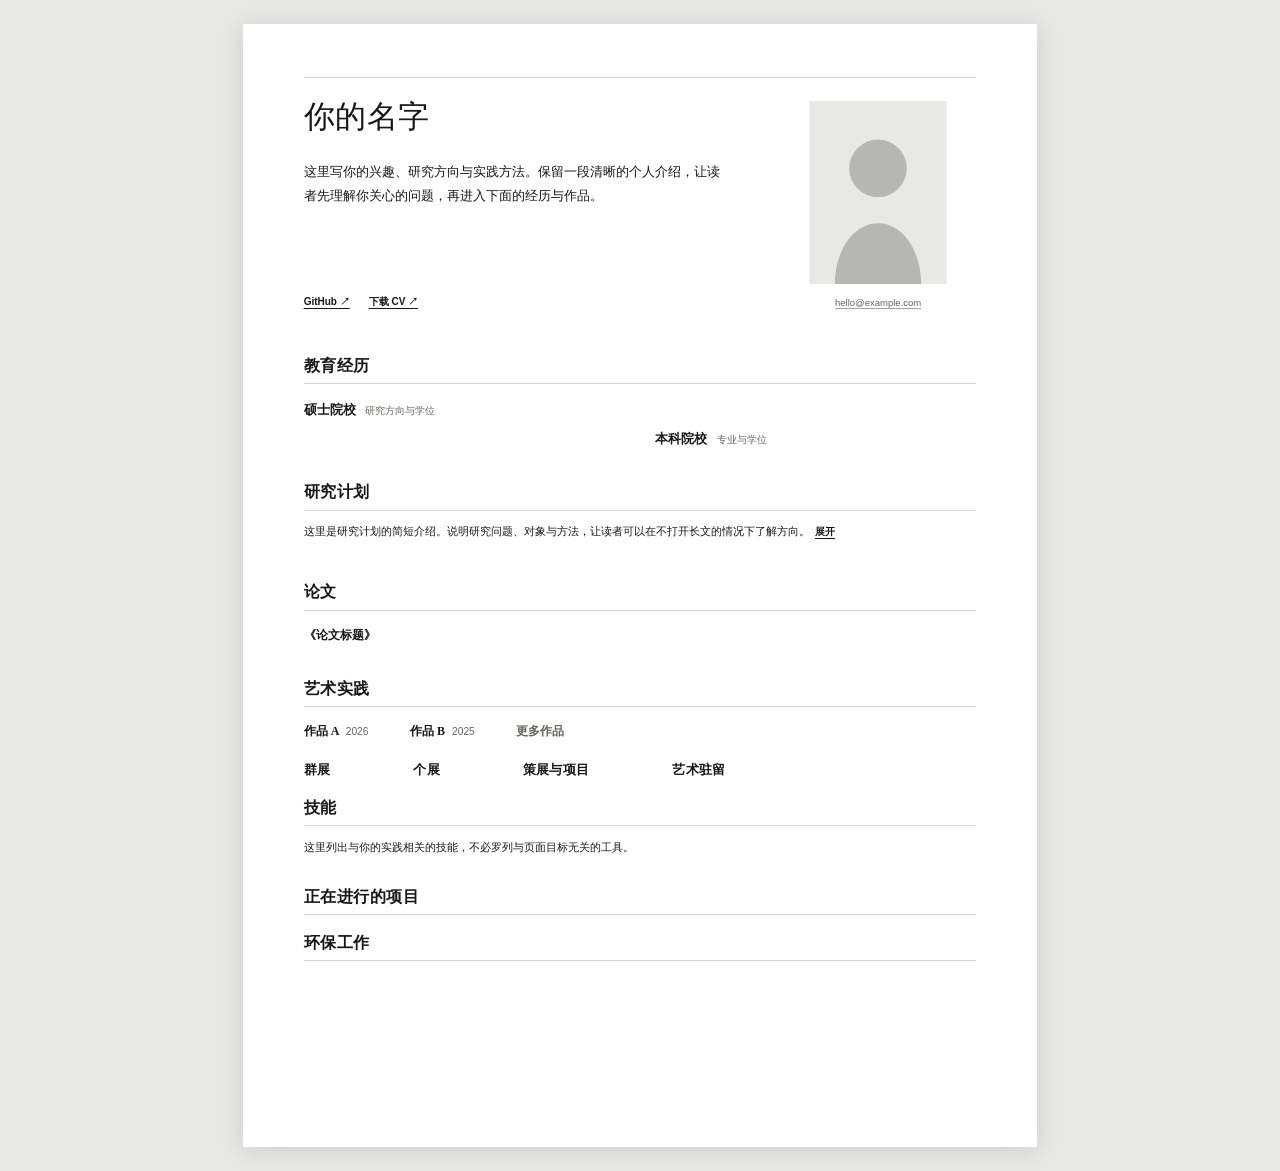
==== index.html @ 9fdc1e7d "Publish personal CV page template" ====
<!doctype html>
<html lang="zh-CN">
<head>
  <meta charset="UTF-8" />
  <meta name="viewport" content="width=device-width, initial-scale=1.0" />
  <meta name="description" content="自用 CV 与艺术实践页面模板，仅含占位内容。" />
  <title>个人 CV 页面模板</title>
  <link rel="stylesheet" href="styles.css" />
  <script src="script.js" defer></script>
</head>
<body>
  <a class="skip-link" href="#main-content">跳至正文</a>
  <article class="resume-page">
    <header class="resume-header" aria-labelledby="page-title">
      <hr class="resume-header__rule" aria-hidden="true" />
      <section class="resume-header__profile" aria-label="个人简介">
        <div class="resume-header__profile-copy">
          <h1 id="page-title">你的名字</h1>
          <p class="resume-header__intro">这里写你的兴趣、研究方向与实践方法。保留一段清晰的个人介绍，让读者先理解你关心的问题，再进入下面的经历与作品。</p>
          <nav class="resume-actions" aria-label="简历链接">
            <a href="https://github.com/" target="_blank" rel="noreferrer">GitHub ↗</a>
            <button id="download-cv" type="button">下载 CV ↗</button>
          </nav>
        </div>
        <div class="resume-header__identity">
          <figure class="portrait"><img src="assets/portrait.svg" alt="肖像占位图" /></figure>
          <address class="contact-line"><a href="mailto:hello@example.com">hello@example.com</a></address>
        </div>
      </section>
    </header>

    <main id="main-content"><div class="cv-outline">
      <section class="cv-group" id="education" aria-labelledby="education-title">
        <div class="education-overview">
          <header class="cv-group__heading"><h2 id="education-title">教育经历</h2></header>
          <div class="cv-group__body school-list">
            <details class="school-card" data-study-level="master">
              <summary><span class="school-card__name">硕士院校</span><span class="school-card__degree">研究方向与学位</span></summary>
              <div class="school-card__body">
                <section class="course-block" aria-labelledby="courses-title"><div class="course-table-wrap"><table class="course-table"><tbody><tr>
                  <th class="course-table__label" scope="row" id="courses-title">课程表</th>
                  <td>第一学期课程 A<br />第一学期课程 B</td><td>第二学期课程 A<br />第二学期课程 B</td><td>第三学期课程 A<br />第三学期课程 B</td>
                </tr></tbody></table></div></section>
              </div>
            </details>
            <details class="school-card" data-study-level="bachelor">
              <summary><span class="school-card__name">本科院校</span><span class="school-card__degree">专业与学位</span></summary>
              <div class="school-card__body"><p class="school-description">这里可以补充学校介绍或其他信息。</p></div>
            </details>
          </div>
        </div>
      </section>

      <section class="cv-group" id="research-plan" aria-labelledby="research-plan-title">
        <header class="cv-group__heading"><h2 id="research-plan-title">研究计划</h2></header>
        <div class="cv-group__body"><div class="paper-card__abstract research-plan__intro"><p class="research-plan__summary">这里是研究计划的简短介绍。说明研究问题、对象与方法，让读者可以在不打开长文的情况下了解方向。<button class="paper-fulltext research-plan__expand" type="button" data-paper-src="papers/sample.html" data-paper-title="研究计划">展开</button></p></div></div>
      </section>

      <section class="cv-group" id="research" aria-labelledby="research-title">
        <header class="cv-group__heading"><h2 id="research-title">论文</h2></header>
        <div class="cv-group__body paper-list">
          <details class="paper-card"><summary><span>《论文标题》</span></summary><div class="paper-card__abstract"><p class="abstract-label">摘要</p><p>这里是论文摘要的占位文字。保持简洁，并用下方按钮打开正文示例。</p><div class="paper-card__actions"><button class="paper-fulltext" type="button" data-paper-src="papers/sample.html" data-paper-title="论文标题">阅读正文</button></div></div></details>
        </div>
      </section>

      <section class="cv-group" id="art-practice" aria-labelledby="art-practice-title">
        <header class="cv-group__heading"><h2 id="art-practice-title">艺术实践</h2></header>
        <div class="cv-group__body practice-layout"><div class="portfolio-list" aria-label="作品区与艺术活动区">
          <details class="portfolio-card"><summary><span>作品 A <span class="portfolio-work__year">2026</span></span></summary>
            <template class="portfolio-card__template"><div class="portfolio-card__body"><div class="portfolio-card__intro"><p class="portfolio-card__meta">2026｜装置｜材料与媒介</p><p>这里写作品的概念、制作过程与观看方式。</p></div><div class="portfolio-card__images portfolio-images--mixed"><img src="assets/work-a.svg" width="1200" height="740" alt="作品 A，占位图片" loading="lazy" decoding="async" /></div></div></template>
          </details>
          <details class="portfolio-card"><summary><span>作品 B <span class="portfolio-work__year">2025</span></span></summary>
            <template class="portfolio-card__template"><div class="portfolio-card__body"><div class="portfolio-card__intro"><p class="portfolio-card__meta">2025｜影像｜示例媒介</p><p>第二件作品的介绍放在这里。点击图像可放大。</p></div><div class="portfolio-card__images portfolio-images--mixed"><img src="assets/work-b.svg" width="1200" height="740" alt="作品 B，占位图片" loading="lazy" decoding="async" /></div></div></template>
          </details>
          <details class="portfolio-card" data-portfolio-tail="true"><summary><span>更多作品</span></summary>
            <template class="portfolio-card__template"><div class="portfolio-card__body"><div class="portfolio-sublist">
              <details class="portfolio-subcard"><summary><span>早期作品 <span class="portfolio-work__year">2023</span></span></summary><div class="portfolio-subcard__body"><div class="portfolio-card__intro"><p class="portfolio-card__meta">2023｜媒介占位</p><p>这里放早期作品的介绍。</p></div><div class="portfolio-card__images portfolio-images--mixed"><img src="assets/work-a.svg" width="1200" height="740" alt="早期作品，占位图片" loading="lazy" decoding="async" /></div></div></details>
              <div class="portfolio-substage" role="region" aria-live="polite"></div>
            </div></div></template>
          </details>

          <section class="practice-zone practice-zone--activities" id="art-activities" aria-label="艺术活动区"><div class="activity-list">
            <details class="activity-group"><summary class="activity-group__summary"><h3>群展</h3></summary><div class="activity-group__body cv-rows"><div class="cv-row"><time>2026</time><div class="cv-row__content"><strong>展览名称</strong><span>国家 城市 场所</span></div></div></div></details>
            <details class="activity-group"><summary class="activity-group__summary"><h3>个展</h3></summary><div class="activity-group__body cv-rows"><div class="cv-row"><time>2025</time><div class="cv-row__content"><strong>展览名称</strong><span>国家 城市 场所</span></div></div></div></details>
            <details class="activity-group"><summary class="activity-group__summary"><h3>策展与项目</h3></summary><div class="activity-group__body cv-rows"><div class="cv-row cv-row--project"><time>2024</time><div class="cv-row__content"><strong>项目名称</strong><span>国家 城市 场所</span><span>担任角色</span></div></div></div></details>
            <details class="activity-group"><summary class="activity-group__summary"><h3>艺术驻留</h3></summary><div class="activity-group__body cv-rows"><div class="cv-row"><time>2023</time><div class="cv-row__content"><strong>驻留项目</strong><span>国家 城市</span></div></div></div></details>
          </div></section>
        </div></div>
      </section>

      <section class="cv-group" id="skills" aria-labelledby="skills-title"><header class="cv-group__heading"><h2 id="skills-title">技能</h2></header><div class="cv-group__body"><p class="skills-description">这里列出与你的实践相关的技能，不必罗列与页面目标无关的工具。</p></div></section>
      <details class="cv-group" id="ongoing-projects" aria-labelledby="ongoing-projects-title"><summary class="cv-group__summary"><h2 id="ongoing-projects-title">正在进行的项目</h2></summary><div class="cv-group__body"><section aria-labelledby="ongoing-project-name"><h3 class="ongoing-project__name" id="ongoing-project-name">项目名称</h3><div class="paper-card__abstract ongoing-project__body"><p>这里说明项目目前的阶段、合作方式与下一步计划。</p></div></section></div></details>
      <details class="cv-group" id="environmental-work" aria-labelledby="environmental-work-title"><summary class="cv-group__summary"><h2 id="environmental-work-title">环保工作</h2></summary><div class="cv-group__body cv-rows"><div class="cv-row"><time>2024</time><div class="cv-row__content"><strong>参与事项</strong><span>这里写工作内容与具体成果。</span></div></div></div></details>
    </div></main>
  </article>

  <dialog class="image-viewer" id="image-viewer" aria-label="作品图片放大查看"><button class="image-viewer__close" type="button" aria-label="关闭放大图片">关闭</button><div class="image-viewer__viewport"><img id="image-viewer-image" alt="" /></div></dialog>
  <dialog class="paper-viewer" id="paper-viewer" aria-labelledby="paper-viewer-title"><div class="paper-viewer__window"><header class="paper-viewer__header"><h2 id="paper-viewer-title">正文</h2><div class="paper-viewer__actions"><a id="paper-viewer-external" href="#" target="_blank" rel="noreferrer">在新标签打开 ↗</a><button id="paper-viewer-close" type="button" aria-label="关闭全文窗口">关闭</button></div></header><iframe id="paper-viewer-frame" title="内容阅读窗口"></iframe></div></dialog>
</body>
</html>
---- styles.css ----
:root {
  --paper: #ffffff;
  --ink: #171717;
  --muted: #66645f;
  --wash: #f5f5f2;
  --serif: "Songti SC", "STSong", "Noto Serif CJK SC", Georgia, serif;
  --sans: "Helvetica Neue", Helvetica, "PingFang SC", "Microsoft YaHei", Arial, sans-serif;
}

* {
  box-sizing: border-box;
}

html {
  scroll-behavior: smooth;
}

body {
  margin: 0;
  color: var(--ink);
  background: #e8e8e6;
  font-family: var(--sans);
  font-size: clamp(13px, 1.75vw, 14px);
  line-height: 1.65;
  text-rendering: optimizeLegibility;
}

a {
  color: inherit;
  text-decoration-thickness: 1px;
  text-underline-offset: 0.18em;
}

button,
summary {
  font: inherit;
}

button,
a,
summary {
  -webkit-tap-highlight-color: transparent;
}

:focus-visible {
  outline: 1px solid var(--ink);
  outline-offset: 3px;
}

.skip-link {
  position: fixed;
  z-index: 20;
  top: 12px;
  left: 12px;
  padding: 7px 10px;
  color: white;
  background: var(--ink);
  transform: translateY(-160%);
}

.skip-link:focus {
  transform: translateY(0);
}

.resume-page {
  width: min(calc(100% - clamp(16px, 4vw, 32px)), 210mm);
  min-height: 297mm;
  margin: 24px auto;
  background: var(--paper);
  box-shadow: 0 3px 24px rgba(0, 0, 0, 0.12);
  overflow-anchor: none;
}

.resume-header {
  padding: clamp(28px, 6.7vw, 14mm) clamp(24px, 7.6vw, 16mm)
    clamp(20px, 4vw, 8mm);
}

.resume-header__rule {
  width: 100%;
  height: 0;
  margin: 0 0 clamp(16px, 3vw, 6mm);
  border: 0;
  border-top: 1px solid #d7d7d2;
}

h1 {
  margin: 0;
  font-family: var(--serif);
  font-size: clamp(38px, 5.7vw, 45px);
  font-weight: 500;
  letter-spacing: 0.02em;
  line-height: 1.05;
}

.resume-header__profile-copy h1 {
  font-size: clamp(24px, 3.8vw, 31px);
}

.resume-header__profile {
  display: grid;
  grid-template-columns: minmax(0, 1fr) clamp(150px, 27vw, 52mm);
  gap: clamp(28px, 7vw, 14mm);
  align-items: stretch;
}

.resume-header__profile-copy {
  display: flex;
  min-width: 0;
  flex-direction: column;
  align-items: flex-start;
  gap: 7mm;
}

.resume-header__identity {
  display: flex;
  min-width: 0;
  flex-direction: column;
}

.resume-header__intro {
  max-width: none;
  margin: 0;
  font-family: var(--serif);
  font-size: clamp(11.5px, 1.65vw, 13px);
  line-height: 1.85;
}

.contact-line {
  display: grid;
  gap: 1mm;
  justify-items: center;
  margin: auto 0 0;
  padding-top: 3mm;
  color: var(--muted);
  font-size: clamp(8.5px, 1.1vw, 9.5px);
  font-style: normal;
  overflow-wrap: anywhere;
}

.contact-line a {
  text-decoration: underline;
  text-decoration-color: #a6a49e;
}

.resume-actions {
  display: flex;
  flex-wrap: wrap;
  gap: 2mm 5mm;
  align-items: center;
  margin-top: auto;
  font-size: clamp(9px, 1.15vw, 10px);
}

.resume-actions a,
.resume-actions button {
  padding: 0;
  border: 0;
  color: var(--ink);
  background: transparent;
  cursor: pointer;
  font-family: var(--sans);
  font-size: clamp(9px, 1.15vw, 10px);
  font-weight: 600;
  line-height: 1.65;
  text-decoration: underline;
  text-decoration-thickness: 1px;
  text-underline-offset: 0.25em;
}

.portrait {
  width: 70%;
  margin: 0 auto;
}

.portrait img {
  display: block;
  width: 100%;
  aspect-ratio: 3 / 4;
  object-fit: cover;
  object-position: center 44%;
}

.cv-group__summary h2,
.cv-group__heading h2 {
  margin: 0;
  font-family: var(--serif);
  font-size: clamp(15px, 2vw, 16px);
  font-weight: 600;
  letter-spacing: 0.03em;
}

.skills-description {
  margin: 0;
  color: var(--ink);
  font-family: var(--serif);
  font-size: clamp(10px, 1.3vw, 11px);
  line-height: 1.8;
}

.cv-outline {
  padding: 0 clamp(24px, 7.6vw, 16mm) clamp(32px, 5.7vw, 12mm);
}

.cv-group + .cv-group {
  margin-top: 1mm;
}

.cv-group__summary {
  display: grid;
  grid-template-columns: minmax(0, 1fr);
  align-items: center;
  padding: 2mm 0 0;
  cursor: default;
  list-style: none;
  border-bottom: 1px solid #d7d7d2;
  pointer-events: none;
}

.cv-group__summary h2 {
  width: max-content;
  max-width: 100%;
  padding: 1mm 0;
  cursor: pointer;
  pointer-events: auto;
}

.cv-group__heading {
  padding: 3mm 0 1mm;
  border-bottom: 1px solid #d7d7d2;
}

.cv-group__summary::-webkit-details-marker,
.school-card > summary::-webkit-details-marker,
.paper-card > summary::-webkit-details-marker,
.portfolio-card > summary::-webkit-details-marker,
.portfolio-subcard > summary::-webkit-details-marker,
.activity-group__summary::-webkit-details-marker {
  display: none;
}

:is(.school-card, .paper-card, .portfolio-card, .portfolio-subcard, .activity-group) > summary > :is(span, h3),
.cv-group__summary > h2 {
  text-decoration-line: underline;
  text-decoration-color: transparent;
  text-decoration-thickness: 1px;
  text-underline-offset: 0.25em;
  transition: text-decoration-color 180ms ease;
}

@media screen and (hover: hover) {
  :is(.school-card, .paper-card, .portfolio-card, .portfolio-subcard, .activity-group) > summary:hover > :is(span, h3),
  .cv-group__summary > h2:hover {
    text-decoration-color: currentColor;
  }
}

:is(.school-card, .paper-card, .portfolio-card, .portfolio-subcard, .activity-group) > summary:focus-visible > :is(span, h3),
.cv-group__summary:focus-visible > h2 {
  text-decoration-color: currentColor;
}

/* Pointer hover uses an underline; keep focus rings for keyboard navigation. */
summary:focus:not(:focus-visible),
.portfolio-work__title:focus:not(:focus-visible) {
  outline: none;
}

.sticky-bar {
  position: relative;
  isolation: isolate;
}

.sticky-bar::before {
  position: absolute;
  z-index: -1;
  inset: 0;
  background: var(--paper);
  content: "";
  opacity: 0;
  pointer-events: none;
}

.sticky-bar--visible::before {
  opacity: 1;
}

.sticky-bar--entering::before {
  animation: sticky-bar-enter 640ms cubic-bezier(0.45, 0, 0.2, 1);
}

@keyframes sticky-bar-enter {
  from { opacity: 0; }
  to { opacity: 1; }
}

.cv-group__body {
  padding: 3mm 0 3mm;
}

.collapse-shell {
  display: flow-root;
  width: 100%;
  min-width: 0;
  overflow: hidden;
  overflow: clip;
  pointer-events: none;
}

.school-list {
  display: grid;
  grid-template-columns: repeat(2, minmax(0, 1fr));
  column-gap: clamp(16px, 4vw, 8mm);
  align-items: start;
}

.education-overview {
  display: contents;
}

.education--expanded .school-list {
  position: sticky;
  z-index: 8;
  top: 0;
  background: transparent;
}

#education .school-card[open] > summary {
  position: static;
  background: transparent;
}

.school-card {
  display: contents;
}

.school-card::details-content {
  display: contents;
}

.school-card[data-study-level="master"] > summary {
  grid-column: 1;
}

.school-card[data-study-level="bachelor"] > summary {
  grid-column: 2;
}

.school-card:nth-child(odd) > summary {
  grid-row: 1;
}

.school-card:nth-child(even) > summary {
  grid-row: 2;
}

.school-card > .school-card__body,
.school-card > .collapse-shell,
.school-stage {
  grid-column: 1 / -1;
  grid-row: 3;
}

.school-stage {
  min-width: 0;
  width: 100%;
  padding-bottom: 3mm;
}

.school-stage:empty {
  display: none;
}

.school-card:not([open]) > .school-card__body {
  display: none;
}

.school-card > summary {
  display: grid;
  width: fit-content;
  max-width: 100%;
  grid-template-columns: max-content max-content;
  gap: 2.5mm;
  align-items: baseline;
  padding: 1mm 0;
  cursor: pointer;
  list-style: none;
}

.school-card__name,
.school-card__degree {
  min-width: 0;
  white-space: nowrap;
}

.school-card__name {
  font-family: var(--serif);
  font-size: clamp(11px, 1.65vw, 13px);
  font-weight: 600;
}

.school-card__degree {
  color: var(--muted);
  font-size: clamp(9px, 1.25vw, 10px);
  text-align: left;
}

.school-card__body {
  width: 100%;
  min-width: 0;
  padding: 1mm 0 4mm;
}

.cv-group[open] > .cv-group__summary,
.school-card[open] > summary,
.paper-card[open] > summary,
.portfolio-card[open] > summary,
.activity-group[open] > .activity-group__summary {
  position: sticky;
  z-index: 8;
  top: 0;
  background: var(--paper);
}

.school-description {
  max-width: 138mm;
  margin: 0 0 4mm;
  color: var(--muted);
  font-family: var(--serif);
  font-size: clamp(10px, 1.35vw, 11px);
  line-height: 1.8;
}

.baike-window {
  position: static;
  width: 100%;
  max-width: 100%;
  overflow: hidden;
  border: 1px solid #b9b9b5;
  background: white;
}

.baike-window > header {
  display: flex;
  justify-content: space-between;
  align-items: center;
  padding: 2.5mm 4mm;
  background: var(--wash);
  font-size: clamp(8px, 1.05vw, 9px);
  font-weight: 700;
  letter-spacing: 0.08em;
}

.baike-window > header a {
  font-weight: 500;
  letter-spacing: 0;
}

.baike-window__viewport {
  position: relative;
  width: 100%;
  height: clamp(360px, 56vh, 520px);
  overflow: hidden;
  background: white;
}

.baike-window iframe {
  position: absolute;
  top: 0;
  left: 0;
  display: block;
  max-width: none;
  border: 0;
  background: white;
  transform-origin: top left;
}

.baike-loading {
  position: absolute;
  z-index: 1;
  inset: 0;
  display: flex;
  flex-direction: column;
  align-items: center;
  justify-content: center;
  gap: 14px;
  padding: 24px;
  color: var(--muted);
  background: var(--paper);
  font-size: 11px;
  text-align: center;
  opacity: 0;
  visibility: hidden;
  pointer-events: none;
  transition: opacity 250ms ease, visibility 0s linear 250ms;
}

.is-loading > .baike-loading {
  opacity: 1;
  visibility: visible;
  transition-delay: 0s;
}

.baike-loading__spinner {
  width: 24px;
  height: 24px;
  border: 1.5px solid #e4e4e0;
  border-top-color: var(--muted);
  border-radius: 50%;
  animation: baike-loading-spin 900ms linear infinite;
}

.baike-window__viewport:not(.is-loading) .baike-loading__spinner,
.is-loading-slow .baike-loading__spinner {
  animation-play-state: paused;
}

@keyframes baike-loading-spin {
  to { transform: rotate(360deg); }
}

.course-block {
  margin: 2mm 0 2mm clamp(8px, 1.5vw, 3mm);
  padding: 2mm 3mm;
  background: var(--wash);
}

.course-table-wrap {
  width: 100%;
  overflow-x: auto;
  overscroll-behavior-inline: contain;
}

.course-table {
  width: 100%;
  table-layout: fixed;
  border-collapse: collapse;
  color: var(--muted);
  font-size: clamp(8.5px, 1.1vw, 10px);
  line-height: 1.65;
}

.course-table th,
.course-table td {
  padding: clamp(6px, 1vw, 8px);
  vertical-align: top;
  text-align: left;
  overflow-wrap: anywhere;
}

.course-table td {
  width: 28.666667%;
}

.course-table th.course-table__label {
  width: 14%;
  font-weight: 400;
  letter-spacing: normal;
}

.course-table th {
  color: var(--ink);
  font-weight: 700;
  letter-spacing: 0.04em;
}

.course-table th + th,
.course-table td + td {
  border-left: 1px solid #d7d7d2;
}

.paper-card + .paper-card {
  margin-top: 0;
}

.paper-card > summary,
.portfolio-card > summary {
  display: grid;
  width: fit-content;
  max-width: 100%;
  grid-template-columns: minmax(0, 1fr);
  align-items: baseline;
  padding: 1mm 0;
  cursor: pointer;
  list-style: none;
}

.paper-card > summary span,
.portfolio-card > summary span {
  font-family: var(--serif);
  font-size: clamp(11px, 1.5vw, 12px);
  font-weight: 600;
}

.paper-card__abstract {
  margin: 0.5mm 0 3mm;
  padding: 4mm;
  background: var(--wash);
  color: #3d3d3b;
}

.paper-card__abstract p {
  margin: 0 0 3mm;
  font-family: var(--serif);
  font-size: clamp(10px, 1.3vw, 11px);
  line-height: 1.8;
}

.paper-card__abstract p:last-child {
  margin-bottom: 0;
}

.ongoing-project__body {
  padding: 1mm 0;
  background: transparent;
}

.ongoing-project__name {
  margin: 0 0 2mm;
  font-family: var(--serif);
  font-size: clamp(22px, 3.2vw, 28px);
  font-weight: 500;
  line-height: 1.25;
}

.paper-card__abstract [lang="en"],
.paper-card__abstract [lang="fr"] p {
  font-family: Georgia, "Times New Roman", serif;
  line-height: 1.65;
}

.abstract-label {
  color: var(--muted);
  font-family: var(--sans) !important;
  font-size: clamp(8.5px, 1.1vw, 9px) !important;
  font-weight: 700;
  letter-spacing: 0.05em;
}

.abstract-keywords {
  color: var(--muted);
  font-size: clamp(9px, 1.15vw, 10px) !important;
}

.paper-card__actions {
  margin-top: 4mm !important;
}

.paper-card__abstract.research-plan__intro {
  margin: 0 0 3mm;
  padding: 0;
  color: var(--ink);
  background: transparent;
}

.research-plan__summary .research-plan__expand {
  margin-inline-start: 0.55em;
  white-space: nowrap;
}

.paper-fulltext {
  padding: 0;
  border: 0;
  color: var(--ink);
  background: transparent;
  font: inherit;
  font-family: var(--sans);
  font-size: clamp(9px, 1.15vw, 10px);
  font-weight: 700;
  cursor: pointer;
  text-decoration: underline;
  text-underline-offset: 0.25em;
}

.paper-card--muted {
  opacity: 0.65;
}

.practice-layout {
  min-width: 0;
  width: 100%;
}

#art-practice > .practice-layout {
  padding-bottom: 1.5mm;
}

#skills {
  margin-top: 0;
}

#skills > .cv-group__heading {
  padding-top: 1.5mm;
}

.practice-zone--activities {
  flex: 0 0 100%;
  min-width: 0;
  width: 100%;
  order: 0;
  margin-top: calc((var(--portfolio-activity-gap) * 2 - var(--portfolio-row-gap)) / 3);
}

.portfolio-list {
  --portfolio-row-gap: clamp(5px, 1vw, 2mm);
  --portfolio-activity-gap: clamp(5px, 1vw, 1.75mm);
  display: flex;
  flex-wrap: wrap;
  gap: var(--portfolio-row-gap) clamp(10px, 2.6vw, 5.5mm);
  align-items: flex-start;
}

.portfolio-nav,
.portfolio-subnav {
  display: flex;
  flex-wrap: wrap;
  flex: 0 0 100%;
  width: 100%;
  min-width: 0;
  align-items: flex-start;
  position: relative;
  isolation: isolate;
}

.portfolio-nav {
  gap: var(--portfolio-row-gap) clamp(10px, 2.6vw, 5.5mm);
}

.portfolio-subnav {
  gap: clamp(7px, 1.4vw, 3mm) clamp(20px, 5vw, 11mm);
}

.portfolio-list--expanded > .portfolio-nav {
  position: sticky;
  top: 0;
  z-index: 12;
}

.portfolio-sublist--expanded > .portfolio-subnav {
  position: sticky;
  top: var(--portfolio-nav-height, 0px);
  z-index: 11;
}

.portfolio-nav .portfolio-card[open] > summary,
.portfolio-subnav .portfolio-subcard[open] > summary {
  position: relative;
  top: auto;
}

.portfolio-card {
  display: contents;
}

.portfolio-card > summary {
  flex: 0 0 max-content;
  max-width: 100%;
  order: 0;
}

:is(.portfolio-card, .portfolio-subcard) > summary .portfolio-work__year {
  margin-left: 0.4em;
  color: var(--muted);
  font-family: var(--sans);
  font-size: 0.85em;
  font-weight: 400;
  font-variant-numeric: tabular-nums;
  white-space: nowrap;
}

.portfolio-card.portfolio-card--active > summary {
  order: -1;
}

:is(.portfolio-card, .portfolio-subcard).portfolio-work--presented > summary {
  display: none;
}

.portfolio-work__heading {
  position: sticky;
  top: var(--portfolio-nav-height, 0px);
  z-index: 10;
  isolation: isolate;
  width: 100%;
  margin: 0 0 2mm;
  padding: 1.5mm 0;
  font-family: var(--serif);
  font-size: clamp(22px, 3.2vw, 28px);
  font-weight: 500;
  line-height: 1.25;
}

.portfolio-subcard__body > .portfolio-work__heading {
  top: calc(var(--portfolio-nav-height, 0px) + var(--portfolio-subnav-height, 0px));
}

.portfolio-work__title {
  display: block;
  max-width: 100%;
  margin: 0;
  padding: 0;
  border: 0;
  color: inherit;
  background: transparent;
  font: inherit;
  text-align: left;
  cursor: pointer;
}

.portfolio-work__title:hover,
.portfolio-work__title:focus-visible {
  text-decoration: underline;
  text-decoration-thickness: 1px;
  text-underline-offset: 0.2em;
}

.portfolio-work__flight-layer {
  position: fixed;
  z-index: 30;
  inset: 0;
  overflow: hidden;
  pointer-events: none;
}

.portfolio-work__flight {
  position: absolute;
  margin: 0;
  padding: 0;
  border: 0;
  background: transparent;
  white-space: nowrap;
  transform-origin: top left;
  pointer-events: none;
}

.portfolio-card[data-portfolio-tail="true"] > summary {
  color: var(--muted);
}

.portfolio-card[open] > summary {
  background: transparent;
}

.portfolio-card > summary,
.portfolio-subcard > summary,
.activity-group__summary {
  position: relative;
  isolation: isolate;
}

.portfolio-card__body {
  width: 100%;
  padding: 0.5mm 0 3mm;
}

.portfolio-card:not([open]) > .portfolio-card__body,
.portfolio-subcard:not([open]) > .portfolio-subcard__body {
  display: none;
}

.portfolio-stage {
  flex: 0 0 100%;
  min-width: 0;
  width: 100%;
  order: 0;
}

.portfolio-stage:empty {
  display: none;
}

.portfolio-sublist {
  display: flex;
  flex-wrap: wrap;
  gap: clamp(7px, 1.4vw, 3mm) clamp(20px, 5vw, 11mm);
  align-items: flex-start;
}

.portfolio-subcard {
  display: contents;
}

.portfolio-subcard > summary {
  flex: 0 0 max-content;
  max-width: 100%;
  order: 0;
  padding: 0.75mm 0;
  cursor: pointer;
  list-style: none;
}

.portfolio-subcard.portfolio-subcard--active > summary {
  order: -1;
}

.portfolio-subcard[open] > summary {
  position: sticky;
  z-index: 9;
  top: 7mm;
  background: transparent;
}

.portfolio-subcard > summary span {
  font-family: var(--serif);
  font-size: clamp(10px, 1.35vw, 11px);
  font-weight: 600;
}

.portfolio-subcard__body {
  width: 100%;
  padding: 1mm 0 3mm;
}

.portfolio-substage {
  flex: 0 0 100%;
  min-width: 0;
  width: 100%;
  order: 1;
}

.portfolio-substage:empty {
  display: none;
}

.portfolio-card__intro {
  margin-bottom: 3mm;
}

.portfolio-card__intro p {
  margin: 0 0 2mm;
  font-family: var(--serif);
  font-size: clamp(10px, 1.3vw, 11px);
  line-height: 1.8;
}

.portfolio-card__intro p:last-child {
  margin-bottom: 0;
}

.portfolio-card__meta {
  color: var(--muted);
  font-family: var(--sans) !important;
  font-size: clamp(8.5px, 1.1vw, 9.5px) !important;
}

.portfolio-card__images img {
  display: block;
  max-width: 100%;
  height: auto;
  margin: 0 0 1.5mm;
}

.portfolio-card__images img:last-child {
  margin-bottom: 0;
}

.portfolio-images--mixed {
  --image-gap: 1.5mm;
  display: flex;
  flex-direction: column;
  gap: var(--image-gap);
}

.portfolio-images--mixed img {
  width: 100%;
  margin: 0;
}

.ongoing-project__images {
  display: grid;
  grid-template-columns: minmax(0, calc((100% - var(--image-gap)) * 0.3727881418 + var(--image-gap) * 0.2885805818)) minmax(0, 1fr);
  align-items: start;
}

.ongoing-project__image-left,
.ongoing-project__image-right {
  min-width: 0;
}

.ongoing-project__image-right {
  display: flex;
  flex-direction: column;
  gap: var(--image-gap);
}

.portfolio-image-row {
  display: flex;
  align-items: flex-start;
  gap: var(--image-gap);
}

.portfolio-image-row > img {
  flex: var(--image-ratio, 1) 1 0%;
  min-width: 0;
  width: 0;
}

.portfolio-image-trigger {
  display: block;
  width: 100%;
  margin: 0 0 1.5mm;
  padding: 0;
  border: 0;
  background: transparent;
  cursor: zoom-in;
}

.portfolio-image-trigger:last-child,
.portfolio-images--mixed .portfolio-image-trigger {
  margin: 0;
}

.portfolio-image-trigger > img {
  width: 100%;
  margin: 0;
}

.portfolio-image-row > .portfolio-image-trigger {
  flex: var(--image-ratio, 1) 1 0%;
  min-width: 0;
  width: 0;
}

.image-viewer {
  width: calc(100vw - 32px);
  height: calc(100vh - 32px);
  height: calc(100dvh - 32px);
  max-width: none;
  max-height: none;
  margin: auto;
  padding: 48px 16px 16px;
  border: 0;
  background: transparent;
}

.image-viewer[open] {
  display: flex;
  animation: image-viewer-enter 180ms ease-out;
}

.image-viewer::backdrop {
  background: rgba(0, 0, 0, 0.82);
}

.image-viewer__close {
  position: absolute;
  top: 8px;
  right: 16px;
  padding: 4px 8px;
  border: 0;
  color: white;
  background: transparent;
  cursor: pointer;
}

.image-viewer__viewport {
  display: flex;
  flex: 1;
  min-width: 0;
  min-height: 0;
  align-items: center;
  justify-content: center;
}

.image-viewer__viewport img {
  display: block;
  width: auto;
  height: auto;
  max-width: 100%;
  max-height: 100%;
  object-fit: contain;
}

@keyframes image-viewer-enter {
  from { opacity: 0; transform: scale(0.985); }
  to { opacity: 1; transform: scale(1); }
}

.activity-group + .activity-group {
  margin-top: 0;
}

.activity-list {
  display: flex;
  flex-wrap: wrap;
  gap: clamp(7px, 1.4vw, 3mm) clamp(20px, 5vw, 11mm);
  align-items: flex-start;
}

.activity-nav {
  display: flex;
  flex-wrap: wrap;
  flex: 0 0 100%;
  width: 100%;
  min-width: 0;
  gap: clamp(7px, 1.4vw, 3mm) clamp(20px, 5vw, 11mm);
  align-items: flex-start;
}

.activity-list--expanded > .activity-nav {
  position: sticky;
  top: 0;
  z-index: 8;
}

.activity-group {
  display: contents;
}

.activity-group:not([open]) > .activity-group__body {
  display: none;
}

.activity-group__summary {
  display: grid;
  grid-template-columns: minmax(0, 1fr);
  align-items: center;
  box-sizing: border-box;
  flex: 0 0 max-content;
  max-width: 100%;
  width: auto;
  order: 0;
  padding: 1mm 0;
  cursor: pointer;
  list-style: none;
}

.activity-group.activity-group--active > .activity-group__summary {
  order: -1;
}

.activity-nav .activity-group[open] > .activity-group__summary {
  position: relative;
  top: auto;
  background: transparent;
}

.activity-group__summary h3 {
  margin: 0;
  font-family: var(--serif);
  font-size: clamp(12px, 1.65vw, 13px);
  font-weight: 600;
  letter-spacing: 0.02em;
}

.activity-group__body {
  padding: 0 0 3mm 5mm;
}

.activity-stage {
  flex: 0 0 100%;
  min-width: 0;
  width: 100%;
  order: 1;
}

.activity-stage:empty {
  display: none;
}

.cv-row {
  display: grid;
  grid-template-columns: clamp(58px, 11vw, 23mm) minmax(0, 1fr);
  gap: clamp(14px, 3.35vw, 7mm);
  padding: 0.65mm 0;
}

.cv-row time {
  color: var(--muted);
  font-size: clamp(8.5px, 1.15vw, 9.5px);
  font-variant-numeric: tabular-nums;
}

.cv-row__content {
  display: grid;
  grid-template-columns: minmax(42mm, 0.85fr) minmax(0, 1.15fr);
  gap: 6mm;
  min-width: 0;
}

.cv-row__content--single {
  grid-template-columns: 1fr;
}

.cv-row.cv-row--project {
  grid-template-columns: clamp(36px, 8vw, 23mm) minmax(0, 0.95fr) minmax(0, 1.35fr) minmax(0, 0.65fr);
  gap: clamp(6px, 1.8vw, 5mm);
}

.cv-row--project .cv-row__content {
  display: contents;
}

.cv-row--project .cv-row__content > * {
  min-width: 0;
  overflow-wrap: anywhere;
}

#environmental-work .cv-row__content {
  grid-template-columns: minmax(0, 1fr);
  gap: 1mm;
}

#environmental-work .cv-row__content span {
  display: block;
}

.cv-row__content strong {
  font-family: var(--serif);
  font-size: clamp(10.5px, 1.5vw, 12px);
  font-weight: 600;
}

.cv-row__content > span {
  color: var(--muted);
  font-size: clamp(9.5px, 1.3vw, 10.5px);
}

.paper-viewer {
  width: min(96vw, 1280px);
  height: min(94vh, 980px);
  max-width: none;
  max-height: none;
  margin: auto;
  padding: 0;
  border: 0;
  background: white;
  box-shadow: 0 18px 60px rgba(0, 0, 0, 0.28);
}

.paper-viewer::backdrop {
  background: rgba(20, 20, 18, 0.66);
}

.paper-viewer__window {
  display: flex;
  height: 100%;
  flex-direction: column;
}

.paper-viewer__header {
  display: flex;
  flex: 0 0 auto;
  justify-content: space-between;
  align-items: center;
  gap: 20px;
  padding: 13px 18px;
  border-bottom: 1px solid #d7d7d2;
  background: var(--wash);
}

.paper-viewer__header h2 {
  overflow: hidden;
  margin: 0;
  font-family: var(--serif);
  font-size: clamp(13px, 1.7vw, 17px);
  font-weight: 600;
  text-overflow: ellipsis;
  white-space: nowrap;
}

.paper-viewer__actions {
  display: flex;
  flex: 0 0 auto;
  gap: 14px;
  align-items: center;
  font-size: clamp(9px, 1.2vw, 11px);
}

.paper-viewer__actions button,
.paper-viewer__actions a {
  padding: 0;
  border: 0;
  color: var(--ink);
  background: transparent;
  cursor: pointer;
  text-decoration: underline;
  text-underline-offset: 0.22em;
}

.paper-viewer iframe {
  display: block;
  width: 100%;
  min-height: 0;
  flex: 1 1 auto;
  border: 0;
  background: white;
}

@media (max-width: 740px) {
  .school-list {
    grid-template-columns: minmax(0, 1fr);
  }

  .school-list > .school-card > summary,
  .school-list > .school-card > .school-card__body,
  .school-list > .school-card > .collapse-shell,
  .school-list > .school-stage {
    grid-column: 1;
    grid-row: auto;
  }

  .school-list > .school-stage {
    grid-row: 5;
  }
}

@media (max-width: 700px) {
  body {
    background: var(--paper);
  }

  .resume-page {
    width: 100%;
    min-height: 100vh;
    margin: 0;
    box-shadow: none;
  }

  .resume-header {
    padding: 28px 24px 20px;
  }

  .resume-header__profile {
    grid-template-columns: minmax(0, 1fr) 112px;
    gap: 20px;
  }

  .resume-header__profile-copy {
    gap: 22px;
  }

  .resume-header__intro {
    margin: 0;
  }

  .contact-line {
    gap: 2px;
  }

  .resume-actions {
    margin-top: auto;
  }

  .cv-outline {
    padding: 0 24px 32px;
  }

  .cv-group__summary {
    grid-template-columns: minmax(0, 1fr);
    padding: 8px 0 0;
  }

  .cv-group__body {
    padding: 12px 0 12px;
  }

  .school-card > summary {
    grid-template-columns: max-content max-content;
    gap: 6px;
    padding: 7px 0;
  }

  .paper-card > summary,
  .portfolio-card > summary {
    grid-template-columns: minmax(0, 1fr);
    padding: 7px 0;
  }

  .portfolio-list {
    gap: 5px 6px;
  }

  .portfolio-nav {
    gap: 5px 6px;
  }

  .portfolio-card > summary span {
    font-size: 10px;
  }

  .portfolio-sublist,
  .portfolio-subnav {
    gap: 7px 24px;
  }

  .portfolio-subcard[open] > summary {
    top: 34px;
  }

  .activity-group__summary {
    grid-template-columns: minmax(0, 1fr);
    padding: 7px 0;
  }

  .activity-group__body {
    padding: 0 0 12px 4px;
  }

  .paper-card__abstract {
    padding: 13px;
  }

  .cv-row {
    padding: 5px 0;
  }

  .cv-row__content {
    display: flex;
    flex-direction: column;
    gap: 2px;
  }

  .paper-viewer {
    width: 100vw;
    width: 100dvw;
    height: 100vh;
    height: 100dvh;
  }

  .paper-viewer__header {
    padding: 11px 14px;
  }

  .paper-viewer__actions {
    gap: 10px;
  }

}

@media (prefers-reduced-motion: reduce) {
  html {
    scroll-behavior: auto;
  }

  .sticky-bar::before {
    animation: none;
  }

  .baike-loading {
    transition: none;
  }

  .baike-loading__spinner {
    animation: none;
  }

  .image-viewer[open] {
    animation: none;
  }

  :is(.school-card, .paper-card, .portfolio-card, .portfolio-subcard, .activity-group) > summary > :is(span, h3),
  .cv-group__summary > h2 {
    transition: none;
  }
}

@media print {
  :is(.portfolio-card, .portfolio-subcard)[data-work-presentation] > summary,
  .portfolio-work__flight-layer,
  .portfolio-work__flight {
    display: none !important;
  }

  .portfolio-work__heading {
    position: static;
    font-size: 16pt;
  }
  @page {
    size: A4;
    margin: 12mm;
  }

  body {
    background: white;
    font-size: 9pt;
  }

  .resume-page {
    width: 100%;
    min-height: auto;
    margin: 0;
    box-shadow: none;
  }

  .resume-header {
    padding: 0 0 6mm;
  }

  .resume-header__profile {
    grid-template-columns: minmax(0, 1fr) 38mm;
    gap: 8mm;
  }

  .resume-header__profile-copy {
    gap: 5mm;
  }

  .portrait {
    width: 70%;
  }

  .resume-actions,
  .skip-link,
  .paper-card__actions,
  .research-plan__expand,
  .image-viewer,
  .paper-viewer,
  .baike-window__viewport,
  .baike-window iframe {
    display: none !important;
  }

  .cv-outline {
    padding: 0;
  }

  .school-list {
    display: block;
  }

  .education--expanded .school-list {
    position: static;
  }

  .school-card {
    display: block;
  }

  .cv-group__summary {
    padding: 2mm 0 0;
  }

  .cv-group__body,
  .school-card__body,
  .paper-card__abstract,
  .activity-group__body {
    display: block !important;
  }

  .portfolio-list {
    display: block !important;
  }

  .portfolio-nav,
  .portfolio-subnav,
  .activity-nav {
    display: block !important;
    position: static !important;
  }

  .sticky-bar::before {
    display: none;
  }

  .portfolio-card,
  .portfolio-subcard,
  .portfolio-sublist {
    display: block !important;
  }

  .cv-group__body {
    padding: 3mm 0 3mm;
  }

  .school-card,
  .course-block,
  .paper-card,
  .cv-row {
    break-inside: avoid;
  }

  .baike-window,
  .baike-window > header,
  .course-block,
  .paper-card__abstract {
    print-color-adjust: exact;
    -webkit-print-color-adjust: exact;
  }

  .baike-window {
    width: 100%;
  }

}
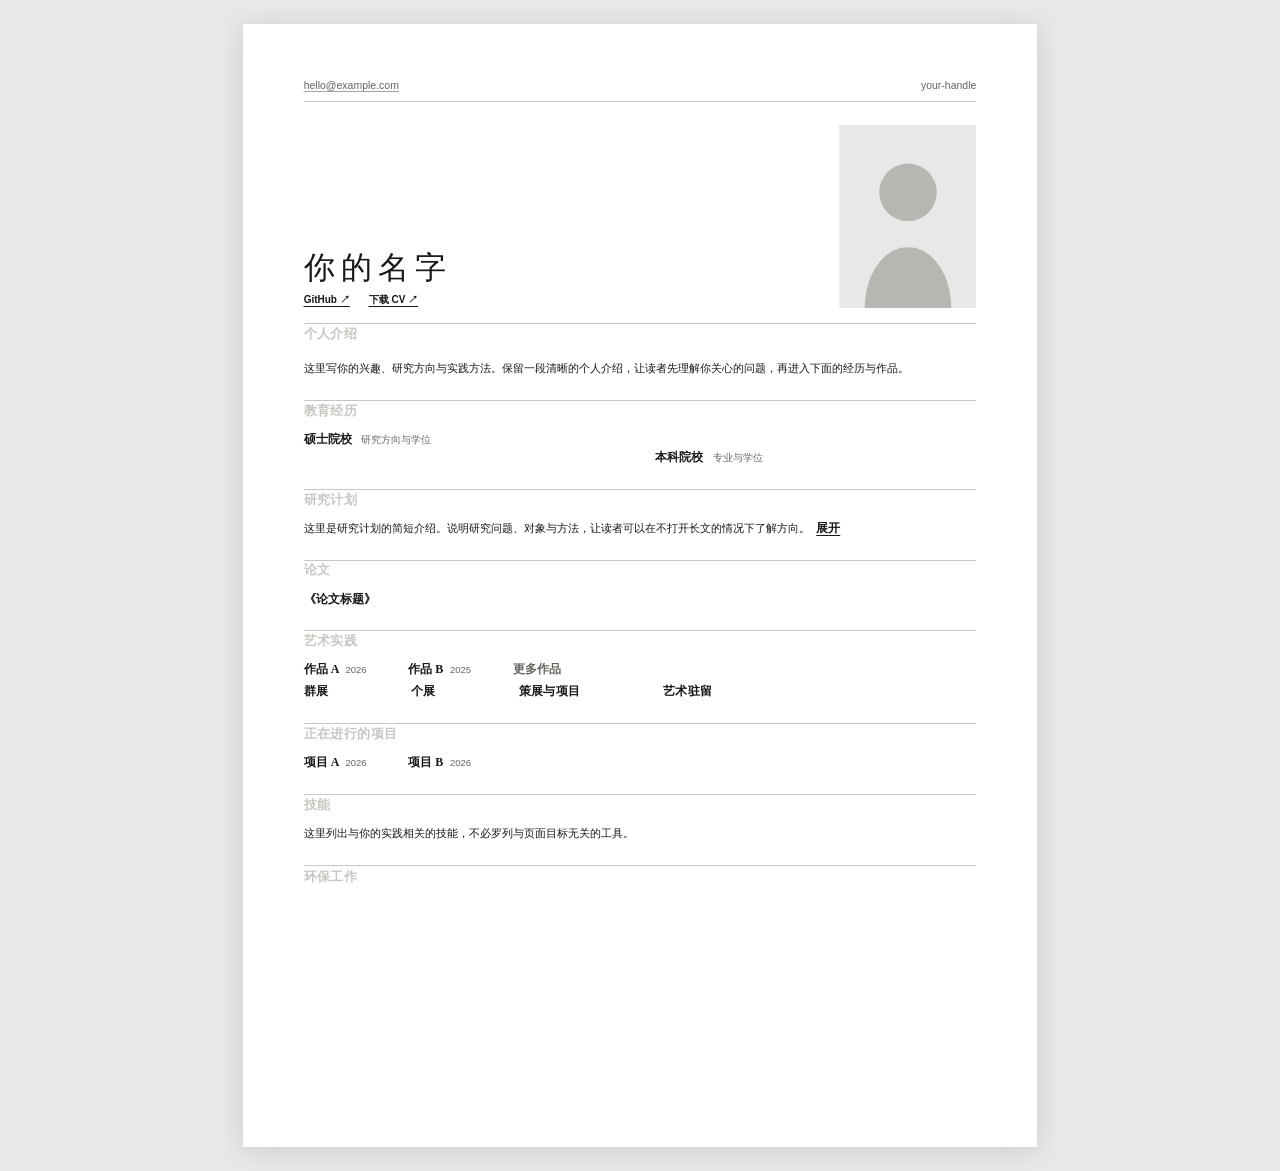
==== commit 17463c65: "Sync latest CV template layout and interactions" ====
--- a/index.html
+++ b/index.html
@@ -12,11 +12,14 @@
   <a class="skip-link" href="#main-content">跳至正文</a>
   <article class="resume-page">
     <header class="resume-header" aria-labelledby="page-title">
+      <div class="resume-header__topline">
+        <address class="contact-line"><a href="mailto:hello@example.com">hello@example.com</a></address>
+        <span class="resume-header__handle">your-handle</span>
+      </div>
       <hr class="resume-header__rule" aria-hidden="true" />
-      <section class="resume-header__profile" aria-label="个人简介">
+      <section class="resume-header__profile" aria-label="个人信息">
         <div class="resume-header__profile-copy">
           <h1 id="page-title">你的名字</h1>
-          <p class="resume-header__intro">这里写你的兴趣、研究方向与实践方法。保留一段清晰的个人介绍，让读者先理解你关心的问题，再进入下面的经历与作品。</p>
           <nav class="resume-actions" aria-label="简历链接">
             <a href="https://github.com/" target="_blank" rel="noreferrer">GitHub ↗</a>
             <button id="download-cv" type="button">下载 CV ↗</button>
@@ -24,12 +27,15 @@
         </div>
         <div class="resume-header__identity">
           <figure class="portrait"><img src="assets/portrait.svg" alt="肖像占位图" /></figure>
-          <address class="contact-line"><a href="mailto:hello@example.com">hello@example.com</a></address>
         </div>
       </section>
     </header>
 
     <main id="main-content"><div class="cv-outline">
+      <section class="cv-group cv-introduction" id="introduction" aria-labelledby="introduction-title">
+        <header class="cv-group__heading"><h2 id="introduction-title">个人介绍</h2></header>
+        <div class="cv-group__body"><p class="cv-introduction__text">这里写你的兴趣、研究方向与实践方法。保留一段清晰的个人介绍，让读者先理解你关心的问题，再进入下面的经历与作品。</p></div>
+      </section>
       <section class="cv-group" id="education" aria-labelledby="education-title">
         <div class="education-overview">
           <header class="cv-group__heading"><h2 id="education-title">教育经历</h2></header>
@@ -88,8 +94,15 @@
         </div></div>
       </section>
 
+      <section class="cv-group" id="ongoing-projects" aria-labelledby="ongoing-projects-title">
+        <header class="cv-group__heading"><h2 id="ongoing-projects-title">正在进行的项目</h2></header>
+        <div class="cv-group__body"><div class="portfolio-sublist ongoing-project-list" aria-label="正在进行的项目导航">
+          <details class="portfolio-subcard ongoing-project-card"><summary><span><span class="portfolio-work__name">项目 A</span> <span class="portfolio-work__year">2026</span></span></summary><div class="portfolio-subcard__body paper-card__abstract ongoing-project__body"><div class="portfolio-card__intro"><p class="portfolio-card__meta">2026｜项目媒介｜进行中</p><p>这里说明项目背景、当前阶段、合作方式与下一步计划。</p></div><div class="portfolio-card__images portfolio-images--mixed ongoing-project__images"><img src="assets/work-a.svg" width="1200" height="740" alt="项目 A，占位图片" loading="lazy" decoding="async" /></div></div></details>
+          <details class="portfolio-subcard ongoing-project-card"><summary><span><span class="portfolio-work__name">项目 B</span> <span class="portfolio-work__year">2026</span></span></summary><div class="portfolio-subcard__body paper-card__abstract ongoing-project__body"><div class="portfolio-card__intro"><p class="portfolio-card__meta">2026｜项目进行中</p><p>第二个项目的占位介绍放在这里。</p></div></div></details>
+          <div class="portfolio-substage" role="region" aria-live="polite"></div>
+        </div></div>
+      </section>
       <section class="cv-group" id="skills" aria-labelledby="skills-title"><header class="cv-group__heading"><h2 id="skills-title">技能</h2></header><div class="cv-group__body"><p class="skills-description">这里列出与你的实践相关的技能，不必罗列与页面目标无关的工具。</p></div></section>
-      <details class="cv-group" id="ongoing-projects" aria-labelledby="ongoing-projects-title"><summary class="cv-group__summary"><h2 id="ongoing-projects-title">正在进行的项目</h2></summary><div class="cv-group__body"><section aria-labelledby="ongoing-project-name"><h3 class="ongoing-project__name" id="ongoing-project-name">项目名称</h3><div class="paper-card__abstract ongoing-project__body"><p>这里说明项目目前的阶段、合作方式与下一步计划。</p></div></section></div></details>
       <details class="cv-group" id="environmental-work" aria-labelledby="environmental-work-title"><summary class="cv-group__summary"><h2 id="environmental-work-title">环保工作</h2></summary><div class="cv-group__body cv-rows"><div class="cv-row"><time>2024</time><div class="cv-row__content"><strong>参与事项</strong><span>这里写工作内容与具体成果。</span></div></div></div></details>
     </div></main>
   </article>
--- a/styles.css
+++ b/styles.css
@@ -3,8 +3,18 @@
   --ink: #171717;
   --muted: #66645f;
   --wash: #f5f5f2;
+  --section-rule: #c7c7c2;
+  --type-body: clamp(10px, 1.35vw, 11px);
+  --type-primary: clamp(12px, 1.65vw, 13px);
+  --type-secondary: clamp(11px, 1.5vw, 12px);
+  --type-meta: clamp(8.5px, 1.15vw, 9.5px);
+  --content-line-height: clamp(15.3px, 2.0655vw, 16.83px);
+  --section-end-gap: clamp(18px, 3vw, 6mm);
   --serif: "Songti SC", "STSong", "Noto Serif CJK SC", Georgia, serif;
   --sans: "Helvetica Neue", Helvetica, "PingFang SC", "Microsoft YaHei", Arial, sans-serif;
+  --cv-content-padding: 3mm;
+  --activity-content-bottom: 3mm;
+  --ongoing-content-bottom: 1mm;
 }
 
 * {
@@ -20,8 +30,8 @@
   color: var(--ink);
   background: #e8e8e6;
   font-family: var(--sans);
-  font-size: clamp(13px, 1.75vw, 14px);
-  line-height: 1.65;
+  font-size: var(--type-body);
+  line-height: var(--content-line-height);
   text-rendering: optimizeLegibility;
 }
 
@@ -73,7 +83,22 @@
 
 .resume-header {
   padding: clamp(28px, 6.7vw, 14mm) clamp(24px, 7.6vw, 16mm)
-    clamp(20px, 4vw, 8mm);
+    clamp(10px, 2vw, 4mm);
+}
+
+.resume-header__topline {
+  display: flex;
+  align-items: baseline;
+  justify-content: space-between;
+  gap: 12px;
+  padding-bottom: 2mm;
+}
+
+.resume-header__handle {
+  flex: none;
+  color: var(--muted);
+  font-size: clamp(9px, 1.2vw, 10.5px);
+  white-space: nowrap;
 }
 
 .resume-header__rule {
@@ -81,7 +106,7 @@
   height: 0;
   margin: 0 0 clamp(16px, 3vw, 6mm);
   border: 0;
-  border-top: 1px solid #d7d7d2;
+  border-top: 1px solid var(--section-rule);
 }
 
 h1 {
@@ -90,11 +115,12 @@
   font-size: clamp(38px, 5.7vw, 45px);
   font-weight: 500;
   letter-spacing: 0.02em;
-  line-height: 1.05;
+  line-height: 1.03;
 }
 
 .resume-header__profile-copy h1 {
   font-size: clamp(24px, 3.8vw, 31px);
+  letter-spacing: 0.22em;
 }
 
 .resume-header__profile {
@@ -109,7 +135,8 @@
   min-width: 0;
   flex-direction: column;
   align-items: flex-start;
-  gap: 7mm;
+  justify-content: flex-end;
+  gap: 2mm;
 }
 
 .resume-header__identity {
@@ -118,22 +145,23 @@
   flex-direction: column;
 }
 
-.resume-header__intro {
+.cv-introduction__text {
   max-width: none;
   margin: 0;
   font-family: var(--serif);
-  font-size: clamp(11.5px, 1.65vw, 13px);
-  line-height: 1.85;
+  font-size: var(--type-body);
+  line-height: var(--content-line-height);
+}
+
+.cv-introduction > .cv-group__body {
+  padding: 3mm 0 var(--section-end-gap);
 }
 
 .contact-line {
-  display: grid;
-  gap: 1mm;
-  justify-items: center;
-  margin: auto 0 0;
-  padding-top: 3mm;
+  min-width: 0;
+  margin: 0;
   color: var(--muted);
-  font-size: clamp(8.5px, 1.1vw, 9.5px);
+  font-size: clamp(9px, 1.2vw, 10.5px);
   font-style: normal;
   overflow-wrap: anywhere;
 }
@@ -148,7 +176,7 @@
   flex-wrap: wrap;
   gap: 2mm 5mm;
   align-items: center;
-  margin-top: auto;
+  margin-top: 0;
   font-size: clamp(9px, 1.15vw, 10px);
 }
 
@@ -162,7 +190,7 @@
   font-family: var(--sans);
   font-size: clamp(9px, 1.15vw, 10px);
   font-weight: 600;
-  line-height: 1.65;
+  line-height: var(--content-line-height);
   text-decoration: underline;
   text-decoration-thickness: 1px;
   text-underline-offset: 0.25em;
@@ -170,7 +198,7 @@
 
 .portrait {
   width: 70%;
-  margin: 0 auto;
+  margin: 0 0 0 auto;
 }
 
 .portrait img {
@@ -184,8 +212,9 @@
 .cv-group__summary h2,
 .cv-group__heading h2 {
   margin: 0;
+  color: var(--section-rule);
   font-family: var(--serif);
-  font-size: clamp(15px, 2vw, 16px);
+  font-size: var(--type-primary);
   font-weight: 600;
   letter-spacing: 0.03em;
 }
@@ -194,8 +223,8 @@
   margin: 0;
   color: var(--ink);
   font-family: var(--serif);
-  font-size: clamp(10px, 1.3vw, 11px);
-  line-height: 1.8;
+  font-size: var(--type-body);
+  line-height: var(--content-line-height);
 }
 
 .cv-outline {
@@ -203,31 +232,31 @@
 }
 
 .cv-group + .cv-group {
-  margin-top: 1mm;
+  margin-top: 0;
 }
 
 .cv-group__summary {
   display: grid;
   grid-template-columns: minmax(0, 1fr);
   align-items: center;
-  padding: 2mm 0 0;
+  padding: 0.5mm 0 1.5mm;
   cursor: default;
   list-style: none;
-  border-bottom: 1px solid #d7d7d2;
+  border-top: 1px solid var(--section-rule);
   pointer-events: none;
 }
 
 .cv-group__summary h2 {
   width: max-content;
   max-width: 100%;
-  padding: 1mm 0;
+  padding: 0.3mm 0;
   cursor: pointer;
   pointer-events: auto;
 }
 
 .cv-group__heading {
-  padding: 3mm 0 1mm;
-  border-bottom: 1px solid #d7d7d2;
+  padding: 0.5mm 0 1.5mm;
+  border-top: 1px solid var(--section-rule);
 }
 
 .cv-group__summary::-webkit-details-marker,
@@ -295,7 +324,18 @@
 }
 
 .cv-group__body {
-  padding: 3mm 0 3mm;
+  padding: 1.5mm 0 var(--section-end-gap);
+}
+
+/* Native details can retain a zero-height internal content box after our
+   interrupted close animation. Keep the wrapper boxless and make visibility
+   depend only on the actual open state. */
+details.cv-group::details-content {
+  display: contents;
+}
+
+details.cv-group:not([open]) > .cv-group__body {
+  display: none;
 }
 
 .collapse-shell {
@@ -373,6 +413,20 @@
 
 .school-card:not([open]) > .school-card__body {
   display: none;
+}
+
+.school-card:has(> .school-card__body--background-loading)::details-content {
+  content-visibility: visible;
+}
+
+.school-card:not([open]) > .school-card__body--background-loading {
+  display: block;
+  position: fixed;
+  top: -10000px;
+  left: -10000px;
+  width: var(--school-background-width);
+  visibility: hidden;
+  pointer-events: none;
 }
 
 .school-card > summary {
@@ -382,7 +436,7 @@
   grid-template-columns: max-content max-content;
   gap: 2.5mm;
   align-items: baseline;
-  padding: 1mm 0;
+  padding: 0;
   cursor: pointer;
   list-style: none;
 }
@@ -395,13 +449,13 @@
 
 .school-card__name {
   font-family: var(--serif);
-  font-size: clamp(11px, 1.65vw, 13px);
-  font-weight: 600;
+  font-size: var(--type-secondary);
+  font-weight: 700;
 }
 
 .school-card__degree {
   color: var(--muted);
-  font-size: clamp(9px, 1.25vw, 10px);
+  font-size: var(--type-meta);
   text-align: left;
 }
 
@@ -427,8 +481,8 @@
   margin: 0 0 4mm;
   color: var(--muted);
   font-family: var(--serif);
-  font-size: clamp(10px, 1.35vw, 11px);
-  line-height: 1.8;
+  font-size: var(--type-body);
+  line-height: var(--content-line-height);
 }
 
 .baike-window {
@@ -466,6 +520,7 @@
 
 .baike-window iframe {
   position: absolute;
+  z-index: 0;
   top: 0;
   left: 0;
   display: block;
@@ -475,9 +530,31 @@
   transform-origin: top left;
 }
 
+.baike-preview {
+  position: absolute;
+  z-index: 2;
+  inset: -12px;
+  background-color: var(--wash);
+  background-image: var(--baike-preview);
+  background-position: center top;
+  background-size: cover;
+  filter: blur(18px) saturate(0.78);
+  opacity: 1;
+  transform: scale(1.045);
+  transform-origin: center;
+  pointer-events: none;
+  transition: opacity 900ms cubic-bezier(0.22, 1, 0.36, 1);
+  will-change: opacity;
+}
+
+.baike-window__viewport.is-preview-released > .baike-preview,
+.baike-window__viewport.is-loaded > .baike-preview {
+  opacity: 0;
+}
+
 .baike-loading {
   position: absolute;
-  z-index: 1;
+  z-index: 3;
   inset: 0;
   display: flex;
   flex-direction: column;
@@ -486,7 +563,7 @@
   gap: 14px;
   padding: 24px;
   color: var(--muted);
-  background: var(--paper);
+  background: transparent;
   font-size: 11px;
   text-align: center;
   opacity: 0;
@@ -495,7 +572,8 @@
   transition: opacity 250ms ease, visibility 0s linear 250ms;
 }
 
-.is-loading > .baike-loading {
+.is-loading > .baike-loading,
+.is-loading-error > .baike-loading {
   opacity: 1;
   visibility: visible;
   transition-delay: 0s;
@@ -510,6 +588,25 @@
   animation: baike-loading-spin 900ms linear infinite;
 }
 
+.is-preview-released > .baike-loading {
+  inset: auto 10px 10px auto;
+  max-width: calc(100% - 20px);
+  flex-direction: row;
+  gap: 8px;
+  padding: 6px 10px;
+  background: rgba(255, 255, 255, 0.94);
+  font-size: 10px;
+}
+
+.is-preview-released .baike-loading__spinner {
+  width: 12px;
+  height: 12px;
+}
+
+.is-loading-error .baike-loading__spinner {
+  display: none;
+}
+
 .baike-window__viewport:not(.is-loading) .baike-loading__spinner,
 .is-loading-slow .baike-loading__spinner {
   animation-play-state: paused;
@@ -520,7 +617,7 @@
 }
 
 .course-block {
-  margin: 2mm 0 2mm clamp(8px, 1.5vw, 3mm);
+  margin: 2mm 0;
   padding: 2mm 3mm;
   background: var(--wash);
 }
@@ -536,8 +633,8 @@
   table-layout: fixed;
   border-collapse: collapse;
   color: var(--muted);
-  font-size: clamp(8.5px, 1.1vw, 10px);
-  line-height: 1.65;
+  font-size: var(--type-body);
+  line-height: var(--content-line-height);
 }
 
 .course-table th,
@@ -569,8 +666,54 @@
   border-left: 1px solid #d7d7d2;
 }
 
-.paper-card + .paper-card {
-  margin-top: 0;
+.paper-list {
+  display: grid;
+  min-width: 0;
+}
+
+.paper-nav {
+  position: relative;
+  isolation: isolate;
+  display: grid;
+  width: 100%;
+  min-width: 0;
+}
+
+.paper-list--expanded > .paper-nav {
+  position: sticky;
+  z-index: 12;
+  top: 0;
+}
+
+.paper-card {
+  display: contents;
+}
+
+.paper-card::details-content {
+  display: contents;
+}
+
+.paper-card:not([open]) > .paper-card__abstract {
+  display: none;
+}
+
+.paper-nav .paper-card[open] > summary {
+  position: relative;
+  top: auto;
+  background: transparent;
+}
+
+.paper-nav .paper-card--active[open] > summary {
+  order: 1;
+}
+
+.paper-stage {
+  min-width: 0;
+  width: 100%;
+}
+
+.paper-stage:empty {
+  display: none;
 }
 
 .paper-card > summary,
@@ -580,7 +723,7 @@
   max-width: 100%;
   grid-template-columns: minmax(0, 1fr);
   align-items: baseline;
-  padding: 1mm 0;
+  padding: 0;
   cursor: pointer;
   list-style: none;
 }
@@ -588,8 +731,14 @@
 .paper-card > summary span,
 .portfolio-card > summary span {
   font-family: var(--serif);
-  font-size: clamp(11px, 1.5vw, 12px);
-  font-weight: 600;
+  font-size: var(--type-secondary);
+  font-weight: 700;
+}
+
+.paper-nav .paper-card--active[open] > summary > span {
+  font-size: clamp(16px, 2.4vw, 20px);
+  font-weight: 700;
+  line-height: 1.3;
 }
 
 .paper-card__abstract {
@@ -602,8 +751,8 @@
 .paper-card__abstract p {
   margin: 0 0 3mm;
   font-family: var(--serif);
-  font-size: clamp(10px, 1.3vw, 11px);
-  line-height: 1.8;
+  font-size: var(--type-body);
+  line-height: var(--content-line-height);
 }
 
 .paper-card__abstract p:last-child {
@@ -611,22 +760,14 @@
 }
 
 .ongoing-project__body {
-  padding: 1mm 0;
+  padding: 1mm 0 var(--ongoing-content-bottom);
   background: transparent;
-}
-
-.ongoing-project__name {
-  margin: 0 0 2mm;
-  font-family: var(--serif);
-  font-size: clamp(22px, 3.2vw, 28px);
-  font-weight: 500;
-  line-height: 1.25;
 }
 
 .paper-card__abstract [lang="en"],
 .paper-card__abstract [lang="fr"] p {
   font-family: Georgia, "Times New Roman", serif;
-  line-height: 1.65;
+  line-height: var(--content-line-height);
 }
 
 .abstract-label {
@@ -647,7 +788,7 @@
 }
 
 .paper-card__abstract.research-plan__intro {
-  margin: 0 0 3mm;
+  margin: 0;
   padding: 0;
   color: var(--ink);
   background: transparent;
@@ -655,6 +796,10 @@
 
 .research-plan__summary .research-plan__expand {
   margin-inline-start: 0.55em;
+  font-family: var(--serif);
+  font-size: var(--type-secondary);
+  font-weight: 700;
+  line-height: var(--content-line-height);
   white-space: nowrap;
 }
 
@@ -682,7 +827,7 @@
 }
 
 #art-practice > .practice-layout {
-  padding-bottom: 1.5mm;
+  padding-bottom: var(--section-end-gap);
 }
 
 #skills {
@@ -690,7 +835,7 @@
 }
 
 #skills > .cv-group__heading {
-  padding-top: 1.5mm;
+  padding-top: 0.5mm;
 }
 
 .practice-zone--activities {
@@ -702,8 +847,9 @@
 }
 
 .portfolio-list {
-  --portfolio-row-gap: clamp(5px, 1vw, 2mm);
+  --portfolio-row-gap: 0px;
   --portfolio-activity-gap: clamp(5px, 1vw, 1.75mm);
+  --portfolio-layout-row-gap: var(--portfolio-row-gap);
   display: flex;
   flex-wrap: wrap;
   gap: var(--portfolio-row-gap) clamp(10px, 2.6vw, 5.5mm);
@@ -727,7 +873,11 @@
 }
 
 .portfolio-subnav {
-  gap: clamp(7px, 1.4vw, 3mm) clamp(20px, 5vw, 11mm);
+  gap: 0 clamp(20px, 5vw, 11mm);
+}
+
+.ongoing-project-list > .portfolio-subnav {
+  gap: var(--portfolio-row-gap, clamp(5px, 1vw, 2mm)) clamp(10px, 2.6vw, 5.5mm);
 }
 
 .portfolio-list--expanded > .portfolio-nav {
@@ -762,7 +912,7 @@
   margin-left: 0.4em;
   color: var(--muted);
   font-family: var(--sans);
-  font-size: 0.85em;
+  font-size: var(--type-meta);
   font-weight: 400;
   font-variant-numeric: tabular-nums;
   white-space: nowrap;
@@ -786,8 +936,8 @@
   padding: 1.5mm 0;
   font-family: var(--serif);
   font-size: clamp(22px, 3.2vw, 28px);
-  font-weight: 500;
-  line-height: 1.25;
+  font-weight: 700;
+  line-height: 1.17;
 }
 
 .portfolio-subcard__body > .portfolio-work__heading {
@@ -884,7 +1034,7 @@
   flex: 0 0 max-content;
   max-width: 100%;
   order: 0;
-  padding: 0.75mm 0;
+  padding: 0;
   cursor: pointer;
   list-style: none;
 }
@@ -902,8 +1052,8 @@
 
 .portfolio-subcard > summary span {
   font-family: var(--serif);
-  font-size: clamp(10px, 1.35vw, 11px);
-  font-weight: 600;
+  font-size: var(--type-secondary);
+  font-weight: 700;
 }
 
 .portfolio-subcard__body {
@@ -929,8 +1079,8 @@
 .portfolio-card__intro p {
   margin: 0 0 2mm;
   font-family: var(--serif);
-  font-size: clamp(10px, 1.3vw, 11px);
-  line-height: 1.8;
+  font-size: var(--type-body);
+  line-height: var(--content-line-height);
 }
 
 .portfolio-card__intro p:last-child {
@@ -940,7 +1090,7 @@
 .portfolio-card__meta {
   color: var(--muted);
   font-family: var(--sans) !important;
-  font-size: clamp(8.5px, 1.1vw, 9.5px) !important;
+  font-size: var(--type-meta) !important;
 }
 
 .portfolio-card__images img {
@@ -1083,7 +1233,7 @@
 .activity-list {
   display: flex;
   flex-wrap: wrap;
-  gap: clamp(7px, 1.4vw, 3mm) clamp(20px, 5vw, 11mm);
+  gap: 0 clamp(20px, 5vw, 11mm);
   align-items: flex-start;
 }
 
@@ -1093,7 +1243,7 @@
   flex: 0 0 100%;
   width: 100%;
   min-width: 0;
-  gap: clamp(7px, 1.4vw, 3mm) clamp(20px, 5vw, 11mm);
+  gap: 0 clamp(20px, 5vw, 11mm);
   align-items: flex-start;
 }
 
@@ -1120,7 +1270,7 @@
   max-width: 100%;
   width: auto;
   order: 0;
-  padding: 1mm 0;
+  padding: 0;
   cursor: pointer;
   list-style: none;
 }
@@ -1138,13 +1288,19 @@
 .activity-group__summary h3 {
   margin: 0;
   font-family: var(--serif);
-  font-size: clamp(12px, 1.65vw, 13px);
-  font-weight: 600;
+  font-size: var(--type-secondary);
+  font-weight: 700;
   letter-spacing: 0.02em;
 }
 
+.activity-nav .activity-group--active[open] > .activity-group__summary > h3 {
+  font-size: clamp(16px, 2.4vw, 20px);
+  font-weight: 700;
+  line-height: 1.3;
+}
+
 .activity-group__body {
-  padding: 0 0 3mm 5mm;
+  padding: 0 0 var(--activity-content-bottom) 5mm;
 }
 
 .activity-stage {
@@ -1167,7 +1323,7 @@
 
 .cv-row time {
   color: var(--muted);
-  font-size: clamp(8.5px, 1.15vw, 9.5px);
+  font-size: var(--type-meta);
   font-variant-numeric: tabular-nums;
 }
 
@@ -1207,13 +1363,17 @@
 
 .cv-row__content strong {
   font-family: var(--serif);
-  font-size: clamp(10.5px, 1.5vw, 12px);
+  font-size: var(--type-body);
   font-weight: 600;
 }
 
 .cv-row__content > span {
   color: var(--muted);
   font-size: clamp(9.5px, 1.3vw, 10.5px);
+}
+
+#art-practice .cv-row__content > span {
+  font-size: var(--type-meta);
 }
 
 .paper-viewer {
@@ -1306,6 +1466,12 @@
 }
 
 @media (max-width: 700px) {
+  :root {
+    --cv-content-padding: 12px;
+    --activity-content-bottom: 12px;
+    --ongoing-content-bottom: 13px;
+  }
+
   body {
     background: var(--paper);
   }
@@ -1318,28 +1484,40 @@
   }
 
   .resume-header {
-    padding: 28px 24px 20px;
+    padding: 28px 24px 10px;
   }
 
   .resume-header__profile {
-    grid-template-columns: minmax(0, 1fr) 112px;
-    gap: 20px;
-  }
-
-  .resume-header__profile-copy {
-    gap: 22px;
-  }
-
-  .resume-header__intro {
+    grid-template-columns: clamp(88px, 26vw, 112px) minmax(0, 1fr);
+    grid-template-areas:
+      "portrait name"
+      "portrait actions";
+    grid-template-rows: 30px auto;
+    column-gap: 18px;
+    row-gap: 5px;
+    align-items: start;
+  }
+
+  .resume-header__profile-copy,
+  .resume-header__identity {
+    display: contents;
+  }
+
+  .resume-header__profile-copy h1 {
+    grid-area: name;
+    font-size: clamp(22px, 6vw, 28px);
+  }
+
+  .portrait {
+    grid-area: portrait;
+    width: 100%;
     margin: 0;
   }
 
-  .contact-line {
-    gap: 2px;
-  }
-
   .resume-actions {
-    margin-top: auto;
+    grid-area: actions;
+    align-self: start;
+    margin-top: 3mm;
   }
 
   .cv-outline {
@@ -1348,40 +1526,37 @@
 
   .cv-group__summary {
     grid-template-columns: minmax(0, 1fr);
-    padding: 8px 0 0;
-  }
-
-  .cv-group__body {
-    padding: 12px 0 12px;
+    padding: 2px 0 6px;
   }
 
   .school-card > summary {
     grid-template-columns: max-content max-content;
     gap: 6px;
-    padding: 7px 0;
+    padding: 0;
   }
 
   .paper-card > summary,
   .portfolio-card > summary {
     grid-template-columns: minmax(0, 1fr);
-    padding: 7px 0;
+    padding: 0;
   }
 
   .portfolio-list {
-    gap: 5px 6px;
+    --portfolio-layout-row-gap: 0px;
+    gap: 0 6px;
   }
 
   .portfolio-nav {
-    gap: 5px 6px;
+    gap: 0 6px;
   }
 
   .portfolio-card > summary span {
-    font-size: 10px;
+    font-size: var(--type-secondary);
   }
 
   .portfolio-sublist,
   .portfolio-subnav {
-    gap: 7px 24px;
+    gap: 0 24px;
   }
 
   .portfolio-subcard[open] > summary {
@@ -1390,11 +1565,11 @@
 
   .activity-group__summary {
     grid-template-columns: minmax(0, 1fr);
-    padding: 7px 0;
+    padding: 0;
   }
 
   .activity-group__body {
-    padding: 0 0 12px 4px;
+    padding: 0 0 var(--activity-content-bottom) 4px;
   }
 
   .paper-card__abstract {
@@ -1428,6 +1603,37 @@
 
 }
 
+/* The section wrapper owns the space before the next gray rule. Expanded
+   content must not add a second, section-specific tail beneath itself. */
+@media screen {
+  .school-stage,
+  .school-stage .school-card__body {
+    padding-bottom: 0;
+  }
+
+  .paper-stage .paper-card__abstract {
+    margin-bottom: 0;
+  }
+
+  .portfolio-stage .portfolio-card__body {
+    padding-bottom: 0;
+  }
+
+  .portfolio-substage .portfolio-subcard__body {
+    margin-bottom: 0;
+    padding-bottom: 0;
+  }
+
+  .activity-stage .activity-group__body {
+    padding-bottom: 0;
+  }
+
+  details.cv-group[open] > .cv-group__body,
+  details.cv-group[open] > .collapse-shell > .cv-group__body {
+    padding-bottom: var(--section-end-gap);
+  }
+}
+
 @media (prefers-reduced-motion: reduce) {
   html {
     scroll-behavior: auto;
@@ -1438,6 +1644,10 @@
   }
 
   .baike-loading {
+    transition: none;
+  }
+
+  .baike-preview {
     transition: none;
   }
 
@@ -1528,7 +1738,7 @@
   }
 
   .cv-group__summary {
-    padding: 2mm 0 0;
+    padding: 1mm 0 2mm;
   }
 
   .cv-group__body,
@@ -1538,10 +1748,12 @@
     display: block !important;
   }
 
+  .paper-list,
   .portfolio-list {
     display: block !important;
   }
 
+  .paper-nav,
   .portfolio-nav,
   .portfolio-subnav,
   .activity-nav {
@@ -1553,10 +1765,23 @@
     display: none;
   }
 
+  .paper-card,
   .portfolio-card,
   .portfolio-subcard,
   .portfolio-sublist {
     display: block !important;
+  }
+
+  .paper-nav .paper-card--active[open] > summary > span {
+    font-size: 12px;
+    font-weight: 600;
+    line-height: inherit;
+  }
+
+  .activity-nav .activity-group--active[open] > .activity-group__summary > h3 {
+    font-size: 13px;
+    font-weight: 600;
+    line-height: inherit;
   }
 
   .cv-group__body {
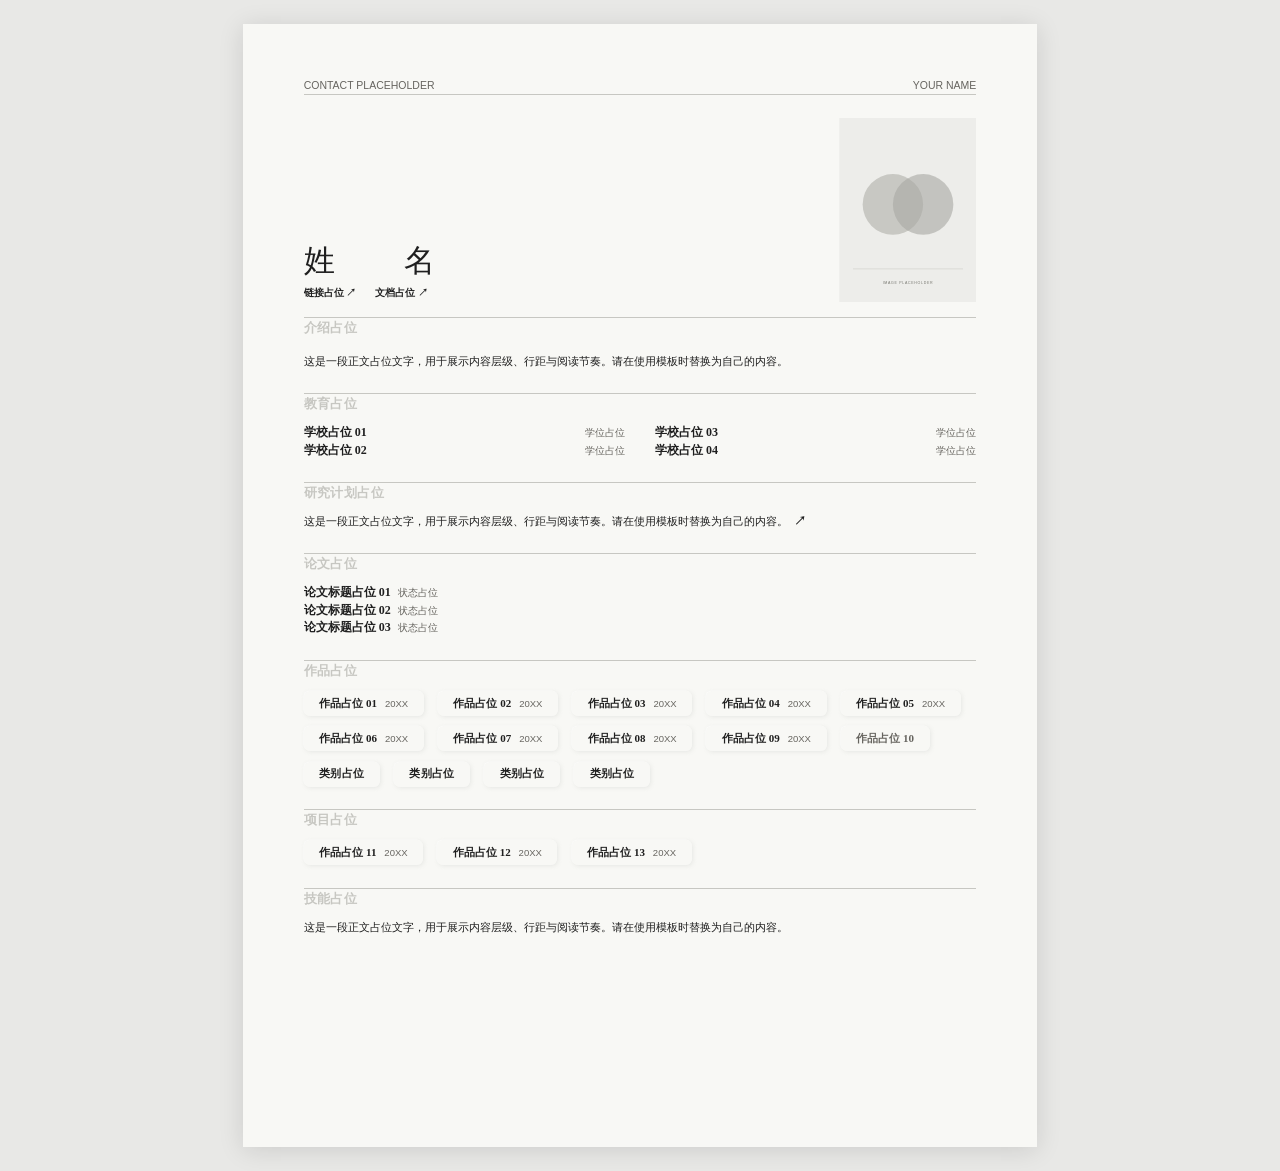
==== commit cc6bb74f: "Publish anonymized design with blank destinations and visual previews" ====
--- a/index.html
+++ b/index.html
@@ -1,113 +1,695 @@
 <!doctype html>
-<html lang="zh-CN">
-<head>
-  <meta charset="UTF-8" />
-  <meta name="viewport" content="width=device-width, initial-scale=1.0" />
-  <meta name="description" content="自用 CV 与艺术实践页面模板，仅含占位内容。" />
-  <title>个人 CV 页面模板</title>
-  <link rel="stylesheet" href="styles.css" />
-  <script src="script.js" defer></script>
-</head>
-<body>
-  <a class="skip-link" href="#main-content">跳至正文</a>
-  <article class="resume-page">
-    <header class="resume-header" aria-labelledby="page-title">
-      <div class="resume-header__topline">
-        <address class="contact-line"><a href="mailto:hello@example.com">hello@example.com</a></address>
-        <span class="resume-header__handle">your-handle</span>
+<html lang="zh-CN"><head>
+    <meta charset="UTF-8">
+    <meta name="viewport" content="width=device-width, initial-scale=1.0">
+    <meta name="description" content="匿名简历与作品集页面模板，所有内容均为占位示例。">
+    <meta name="robots" content="noindex, nofollow, noarchive, noimageindex, nosnippet">
+    <meta name="googlebot" content="noindex, nofollow, noarchive, noimageindex, nosnippet">
+    <title>CV / Portfolio — Placeholder Template</title>
+    <link rel="stylesheet" href="styles.css">
+
+    <script src="script.js" defer=""></script>
+  </head>
+  <body>
+    <a class="skip-link" href="#main-content">跳至正文</a>
+
+    <article class="resume-page">
+      <header class="resume-header" aria-labelledby="page-title">
+        <div class="resume-header__topline">
+          <address class="contact-line">
+            <a href="blank.html">CONTACT PLACEHOLDER</a>
+          </address>
+          <span class="resume-header__handle">YOUR NAME</span>
+        </div>
+        <hr class="resume-header__rule" aria-hidden="true">
+        <section class="resume-header__profile" aria-label="内容占位">
+          <div class="resume-header__profile-copy">
+            <h1 id="page-title">姓 名</h1>
+            <nav class="resume-actions" aria-label="内容占位">
+              <a href="blank.html" target="_blank" rel="noreferrer">链接占位 <span class="text-arrow" aria-hidden="true">↗︎</span></a>
+              <button id="download-cv" type="button">文档占位 <span class="text-arrow" aria-hidden="true">↗︎</span></button>
+            </nav>
+          </div>
+
+          <div class="resume-header__identity">
+            <figure class="portrait">
+              <img src="assets/portrait.svg" alt="图片占位">
+            </figure>
+          </div>
+        </section>
+      </header>
+
+      <main id="main-content">
+        <div class="cv-outline">
+          <section class="cv-group cv-introduction" id="introduction" aria-labelledby="introduction-title">
+            <header class="cv-group__heading">
+              <h2 id="introduction-title">介绍占位</h2>
+            </header>
+            <div class="cv-group__body">
+              <p class="cv-introduction__text">这是一段正文占位文字，用于展示内容层级、行距与阅读节奏。请在使用模板时替换为自己的内容。</p>
+            </div>
+          </section>
+          <section class="cv-group" id="education" aria-labelledby="education-title">
+            <div class="education-overview">
+            <header class="cv-group__heading">
+              <h2 id="education-title">教育占位</h2>
+            </header>
+            <div class="cv-group__body school-list">
+              <details class="school-card" data-study-level="master">
+                <summary>
+                  <span class="school-card__name">学校占位 01</span>
+                  <span class="school-card__degree">学位占位</span>
+                </summary>
+                <div class="school-card__body">
+
+                  <section class="course-block" aria-labelledby="sample-courses">
+                    <div class="course-table-wrap">
+                      <table class="course-table">
+                        <tbody>
+                          <tr>
+                            <th class="course-table__label" scope="row" id="sample-courses">课程占位</th>
+                            <td aria-label="内容占位">示例课程<br>示例课程<br>示例课程<br>示例课程<br>示例课程<br>示例课程<br>示例课程<br>示例课程<br>示例课程</td>
+                            <td aria-label="内容占位">示例课程<br>示例课程<br>示例课程<br>示例课程<br>示例课程<br>示例课程<br>示例课程<br>示例课程<br>示例课程<br>示例课程<br>示例课程</td>
+                            <td aria-label="内容占位">示例课程<br>示例课程<br>示例课程<br>示例课程<br>示例课程<br>示例课程<br>示例课程<br>示例课程</td>
+                          </tr>
+                        </tbody>
+                      </table>
+                    </div>
+                  </section>
+                  <div class="baike-window">
+                    <header>
+                      <span>页面占位 </span>
+                      <a href="blank.html" target="_blank" rel="noreferrer">页面占位 <span class="text-arrow" aria-hidden="true">↗︎</span></a>
+                    </header>
+                    <div class="baike-window__viewport">
+
+                      <iframe title="内容占位" referrerpolicy="no-referrer" src="blank.html"></iframe>
+                    </div>
+                  </div>
+
+                </div>
+              </details>
+
+              <details class="school-card" data-study-level="master">
+                <summary>
+                  <span class="school-card__name">学校占位 02</span>
+                  <span class="school-card__degree">学位占位</span>
+                </summary>
+                <div class="school-card__body">
+                  <div class="baike-window">
+                    <header>
+                      <span>页面占位 </span>
+                      <a href="blank.html" target="_blank" rel="noreferrer">页面占位 <span class="text-arrow" aria-hidden="true">↗︎</span></a>
+                    </header>
+                    <div class="baike-window__viewport">
+
+                      <iframe title="内容占位" referrerpolicy="no-referrer" src="blank.html"></iframe>
+                    </div>
+                  </div>
+                </div>
+              </details>
+
+              <details class="school-card" data-study-level="bachelor">
+                <summary>
+                  <span class="school-card__name">学校占位 03</span>
+                  <span class="school-card__degree">学位占位</span>
+                </summary>
+                <div class="school-card__body">
+                  <div class="baike-window">
+                    <header>
+                      <span>页面占位 </span>
+                      <a href="blank.html" target="_blank" rel="noreferrer">页面占位 <span class="text-arrow" aria-hidden="true">↗︎</span></a>
+                    </header>
+                    <div class="baike-window__viewport">
+
+                      <iframe title="内容占位" referrerpolicy="no-referrer" src="blank.html"></iframe>
+                    </div>
+                  </div>
+                </div>
+              </details>
+
+              <details class="school-card" data-study-level="bachelor">
+                <summary>
+                  <span class="school-card__name">学校占位 04</span>
+                  <span class="school-card__degree">学位占位</span>
+                </summary>
+                <div class="school-card__body">
+                  <div class="baike-window">
+                    <header>
+                      <span>页面占位 </span>
+                      <a href="blank.html" target="_blank" rel="noreferrer">页面占位 <span class="text-arrow" aria-hidden="true">↗︎</span></a>
+                    </header>
+                    <div class="baike-window__viewport">
+
+                      <iframe title="内容占位" referrerpolicy="no-referrer" src="blank.html"></iframe>
+                    </div>
+                  </div>
+                </div>
+              </details>
+            </div>
+            </div>
+          </section>
+
+          <section class="cv-group" id="research-plan" aria-labelledby="research-plan-title">
+            <header class="cv-group__heading">
+              <h2 id="research-plan-title">研究计划占位</h2>
+            </header>
+            <div class="cv-group__body">
+              <div class="paper-card__abstract research-plan__intro">
+                <p class="research-plan__summary">这是一段正文占位文字，用于展示内容层级、行距与阅读节奏。请在使用模板时替换为自己的内容。<button class="paper-fulltext research-plan__expand" type="button" data-paper-src="blank.html" data-paper-title="空白页面" aria-label="内容占位"><span class="text-arrow" aria-hidden="true">↗︎</span></button></p>
+              </div>
+            </div>
+          </section>
+
+          <section class="cv-group" id="research" aria-labelledby="research-title">
+            <header class="cv-group__heading">
+              <h2 id="research-title">论文占位</h2>
+            </header>
+            <div class="cv-group__body paper-list">
+              <details class="paper-card">
+                <summary><span class="paper-card__title">论文标题占位 01</span><span class="paper-card__status">状态占位</span></summary>
+                <div class="paper-card__abstract">
+                  <p class="abstract-label">这是一段正文占位文字，用于展示内容层级、行距与阅读节奏。请在使用模板时替换为自己的内容。</p>
+                  <p>这是一段正文占位文字，用于展示内容层级、行距与阅读节奏。请在使用模板时替换为自己的内容。<i>这是一段正文占位文字，用于展示内容层级、行距与阅读节奏。请在使用模板时替换为自己的内容。</i>这是一段正文占位文字，用于展示内容层级、行距与阅读节奏。请在使用模板时替换为自己的内容。</p>
+                  <p class="abstract-keywords"><b>这是一段正文占位文字，用于展示内容层级、行距与阅读节奏。请在使用模板时替换为自己的内容。</b>这是一段正文占位文字，用于展示内容层级、行距与阅读节奏。请在使用模板时替换为自己的内容。</p>
+                  <p class="paper-card__actions">
+                    <button class="paper-fulltext" type="button" data-paper-src="blank.html" data-paper-title="空白页面" aria-label="内容占位"><span class="text-arrow" aria-hidden="true">↗︎</span></button>
+                  </p>
+                </div>
+              </details>
+
+              <details class="paper-card">
+                <summary><span class="paper-card__title">论文标题占位 02</span><span class="paper-card__status">状态占位</span></summary>
+                <div class="paper-card__abstract">
+                  <p class="abstract-label">这是一段正文占位文字，用于展示内容层级、行距与阅读节奏。请在使用模板时替换为自己的内容。</p>
+                  <p>这是一段正文占位文字，用于展示内容层级、行距与阅读节奏。请在使用模板时替换为自己的内容。</p>
+                  <p class="abstract-keywords"><b>这是一段正文占位文字，用于展示内容层级、行距与阅读节奏。请在使用模板时替换为自己的内容。</b>这是一段正文占位文字，用于展示内容层级、行距与阅读节奏。请在使用模板时替换为自己的内容。</p>
+                  <p class="paper-card__actions">
+                    <button class="paper-fulltext" type="button" data-paper-src="blank.html" data-paper-title="空白页面" aria-label="内容占位"><span class="text-arrow" aria-hidden="true">↗︎</span></button>
+                  </p>
+                </div>
+              </details>
+
+              <details class="paper-card">
+                <summary><span class="paper-card__title">论文标题占位 03</span><span class="paper-card__status">状态占位</span></summary>
+                <div class="paper-card__abstract">
+                  <p class="abstract-label">这是一段正文占位文字，用于展示内容层级、行距与阅读节奏。请在使用模板时替换为自己的内容。</p>
+                  <p>这是一段正文占位文字，用于展示内容层级、行距与阅读节奏。请在使用模板时替换为自己的内容。</p>
+                  <p class="paper-card__actions">
+                    <button class="paper-fulltext" type="button" data-paper-src="blank.html" data-paper-title="空白页面" aria-label="内容占位"><span class="text-arrow" aria-hidden="true">↗︎</span></button>
+                  </p>
+                </div>
+              </details>
+
+            </div>
+          </section>
+
+          <section class="cv-group" id="art-practice" aria-labelledby="art-practice-title">
+            <header class="cv-group__heading">
+              <h2 id="art-practice-title">作品占位</h2>
+            </header>
+            <div class="cv-group__body practice-layout">
+              <div class="portfolio-list" aria-label="内容占位">
+              <details class="portfolio-card">
+<summary><span>作品占位 01 <span class="portfolio-work__year">20XX</span></span></summary>
+                <template class="portfolio-card__template">
+                  <div class="portfolio-card__body">
+                    <div class="portfolio-card__intro">
+                      <p class="portfolio-card__meta">20XX｜媒介占位｜材料与尺寸占位</p>
+                      <p>这是一段正文占位文字，用于展示内容层级、行距与阅读节奏。请在使用模板时替换为自己的内容。</p>
+                      <p>这是一段正文占位文字，用于展示内容层级、行距与阅读节奏。请在使用模板时替换为自己的内容。</p>
+                      <p>这是一段正文占位文字，用于展示内容层级、行距与阅读节奏。请在使用模板时替换为自己的内容。</p>
+                      <p>这是一段正文占位文字，用于展示内容层级、行距与阅读节奏。请在使用模板时替换为自己的内容。</p>
+                      <p>这是一段正文占位文字，用于展示内容层级、行距与阅读节奏。请在使用模板时替换为自己的内容。</p>
+                    </div>
+                    <div class="portfolio-card__images portfolio-images--mixed">
+                      <img src="assets/work-b.svg" width="1200" height="760" alt="图片占位" loading="lazy" decoding="async">
+                      <img src="assets/work-square.svg" width="900" height="900" alt="图片占位" loading="eager" decoding="async">
+                      <div class="portfolio-image-row">
+                        <img src="assets/work-a.svg" width="1200" height="760" style="--image-ratio: 1.5789473684210527" alt="图片占位" loading="lazy" decoding="async">
+                        <img src="assets/work-b.svg" width="1200" height="760" style="--image-ratio: 1.5789473684210527" alt="图片占位" loading="lazy" decoding="async">
+                      </div>
+                      <img src="assets/work-a.svg" width="1200" height="760" alt="图片占位" loading="lazy" decoding="async">
+                    </div>
+                  </div>
+                </template>
+              </details>
+
+              <details class="portfolio-card">
+<summary><span>作品占位 02 <span class="portfolio-work__year">20XX</span></span></summary>
+                <template class="portfolio-card__template">
+                  <div class="portfolio-card__body">
+                    <div class="portfolio-card__intro">
+                      <p class="portfolio-card__meta">20XX｜媒介占位｜材料与尺寸占位</p>
+                      <p>这是一段正文占位文字，用于展示内容层级、行距与阅读节奏。请在使用模板时替换为自己的内容。<i>这是一段正文占位文字，用于展示内容层级、行距与阅读节奏。请在使用模板时替换为自己的内容。</i>这是一段正文占位文字，用于展示内容层级、行距与阅读节奏。请在使用模板时替换为自己的内容。</p>
+                    </div>
+                    <div class="portfolio-card__images portfolio-images--mixed">
+                      <div class="portfolio-image-row">
+                        <img src="assets/work-portrait.svg" width="800" height="1100" style="--image-ratio: 0.7272727272727273" alt="图片占位" loading="lazy" decoding="async">
+                        <img src="assets/work-square.svg" width="900" height="900" style="--image-ratio: 1" alt="图片占位" loading="eager" decoding="async">
+                        <img src="assets/work-b.svg" width="1200" height="760" style="--image-ratio: 1.5789473684210527" alt="图片占位" loading="lazy" decoding="async">
+                      </div>
+                      <div class="portfolio-image-row">
+                        <img src="assets/work-a.svg" width="1200" height="760" style="--image-ratio: 1.5789473684210527" alt="图片占位" loading="lazy" decoding="async">
+                        <img src="assets/work-b.svg" width="1200" height="760" style="--image-ratio: 1.5789473684210527" alt="图片占位" loading="lazy" decoding="async">
+                        <img src="assets/work-a.svg" width="1200" height="760" style="--image-ratio: 1.5789473684210527" alt="图片占位" loading="lazy" decoding="async">
+                        <img src="assets/work-b.svg" width="1200" height="760" style="--image-ratio: 1.5789473684210527" alt="图片占位" loading="lazy" decoding="async">
+                      </div>
+                    </div>
+                  </div>
+                </template>
+              </details>
+
+              <details class="portfolio-card">
+<summary><span>作品占位 03 <span class="portfolio-work__year">20XX</span></span></summary>
+                <template class="portfolio-card__template">
+                  <div class="portfolio-card__body">
+                    <div class="portfolio-card__intro">
+                      <p class="portfolio-card__meta">20XX｜媒介占位｜材料与尺寸占位</p>
+                      <p>这是一段正文占位文字，用于展示内容层级、行距与阅读节奏。请在使用模板时替换为自己的内容。</p>
+                      <p>这是一段正文占位文字，用于展示内容层级、行距与阅读节奏。请在使用模板时替换为自己的内容。</p>
+                      <p>这是一段正文占位文字，用于展示内容层级、行距与阅读节奏。请在使用模板时替换为自己的内容。</p>
+                      <p>这是一段正文占位文字，用于展示内容层级、行距与阅读节奏。请在使用模板时替换为自己的内容。</p>
+                      <p>这是一段正文占位文字，用于展示内容层级、行距与阅读节奏。请在使用模板时替换为自己的内容。</p>
+                      <p>这是一段正文占位文字，用于展示内容层级、行距与阅读节奏。请在使用模板时替换为自己的内容。</p>
+                    </div>
+                    <div class="portfolio-card__images portfolio-images--mixed">
+                      <img src="assets/work-a.svg" width="1200" height="760" alt="图片占位" loading="lazy" decoding="async">
+                      <div class="portfolio-image-row">
+                        <img src="assets/work-b.svg" width="1200" height="760" style="--image-ratio: 1.5789473684210527" alt="图片占位" loading="lazy" decoding="async">
+                        <img src="assets/work-a.svg" width="1200" height="760" style="--image-ratio: 1.5789473684210527" alt="图片占位" loading="lazy" decoding="async">
+                      </div>
+                    </div>
+                  </div>
+                </template>
+              </details>
+
+              <details class="portfolio-card">
+<summary><span>作品占位 04 <span class="portfolio-work__year">20XX</span></span></summary>
+                <template class="portfolio-card__template">
+                  <div class="portfolio-card__body">
+                    <div class="portfolio-card__intro">
+                      <p class="portfolio-card__meta">20XX｜媒介占位｜材料与尺寸占位</p>
+                      <p>这是一段正文占位文字，用于展示内容层级、行距与阅读节奏。请在使用模板时替换为自己的内容。</p>
+                      <p>这是一段正文占位文字，用于展示内容层级、行距与阅读节奏。请在使用模板时替换为自己的内容。</p>
+                      <p>这是一段正文占位文字，用于展示内容层级、行距与阅读节奏。请在使用模板时替换为自己的内容。</p>
+                    </div>
+                    <div class="portfolio-card__images portfolio-images--mixed">
+                      <img src="assets/work-b.svg" width="1200" height="760" alt="图片占位" loading="lazy" decoding="async">
+                      <div class="portfolio-image-row">
+                        <img src="assets/work-a.svg" width="1200" height="760" style="--image-ratio: 1.5789473684210527" alt="图片占位" loading="lazy" decoding="async">
+                        <img src="assets/work-b.svg" width="1200" height="760" style="--image-ratio: 1.5789473684210527" alt="图片占位" loading="lazy" decoding="async">
+                        <img src="assets/work-a.svg" width="1200" height="760" style="--image-ratio: 1.5789473684210527" alt="图片占位" loading="lazy" decoding="async">
+                      </div>
+                      <img src="assets/work-b.svg" width="1200" height="760" alt="图片占位" loading="lazy" decoding="async">
+                    </div>
+                  </div>
+                </template>
+              </details>
+
+              <details class="portfolio-card">
+<summary><span>作品占位 05 <span class="portfolio-work__year">20XX</span></span></summary>
+                <template class="portfolio-card__template">
+                  <div class="portfolio-card__body">
+                    <div class="portfolio-card__intro">
+                      <p class="portfolio-card__meta">20XX｜媒介占位｜材料与尺寸占位</p>
+                      <p>这是一段正文占位文字，用于展示内容层级、行距与阅读节奏。请在使用模板时替换为自己的内容。</p>
+                      <p>这是一段正文占位文字，用于展示内容层级、行距与阅读节奏。请在使用模板时替换为自己的内容。</p>
+                      <p>这是一段正文占位文字，用于展示内容层级、行距与阅读节奏。请在使用模板时替换为自己的内容。</p>
+                      <p>这是一段正文占位文字，用于展示内容层级、行距与阅读节奏。请在使用模板时替换为自己的内容。</p>
+                      <p>这是一段正文占位文字，用于展示内容层级、行距与阅读节奏。请在使用模板时替换为自己的内容。</p>
+                    </div>
+                    <div class="portfolio-card__images portfolio-images--mixed">
+                      <div class="portfolio-image-row">
+                        <img src="assets/work-portrait.svg" width="800" height="1100" style="--image-ratio: 0.7272727272727273" alt="图片占位" loading="lazy" decoding="async">
+                        <img src="assets/work-portrait.svg" width="800" height="1100" style="--image-ratio: 0.7272727272727273" alt="图片占位" loading="lazy" decoding="async">
+                        <img src="assets/work-portrait.svg" width="800" height="1100" style="--image-ratio: 0.7272727272727273" alt="图片占位" loading="lazy" decoding="async">
+                        <img src="assets/work-portrait.svg" width="800" height="1100" style="--image-ratio: 0.7272727272727273" alt="图片占位" loading="lazy" decoding="async">
+                      </div>
+                    </div>
+                  </div>
+                </template>
+              </details>
+
+              <details class="portfolio-card">
+<summary><span>作品占位 06 <span class="portfolio-work__year">20XX</span></span></summary>
+                <template class="portfolio-card__template">
+                  <div class="portfolio-card__body">
+                    <div class="portfolio-card__intro">
+                      <p class="portfolio-card__meta">20XX｜媒介占位｜材料与尺寸占位</p>
+                      <p>这是一段正文占位文字，用于展示内容层级、行距与阅读节奏。请在使用模板时替换为自己的内容。</p>
+                      <p>这是一段正文占位文字，用于展示内容层级、行距与阅读节奏。请在使用模板时替换为自己的内容。</p>
+                      <p>这是一段正文占位文字，用于展示内容层级、行距与阅读节奏。请在使用模板时替换为自己的内容。</p>
+                      <p>这是一段正文占位文字，用于展示内容层级、行距与阅读节奏。请在使用模板时替换为自己的内容。</p>
+                      <p>这是一段正文占位文字，用于展示内容层级、行距与阅读节奏。请在使用模板时替换为自己的内容。</p>
+                      <p>这是一段正文占位文字，用于展示内容层级、行距与阅读节奏。请在使用模板时替换为自己的内容。</p>
+                    </div>
+                    <div class="portfolio-card__images portfolio-images--mixed">
+                      <img src="assets/work-a.svg" width="1200" height="760" alt="图片占位" loading="lazy" decoding="async">
+                      <div class="portfolio-image-row">
+                        <img src="assets/work-portrait.svg" width="800" height="1100" style="--image-ratio: 0.7272727272727273" alt="图片占位" loading="lazy" decoding="async">
+                        <img src="assets/work-portrait.svg" width="800" height="1100" style="--image-ratio: 0.7272727272727273" alt="图片占位" loading="lazy" decoding="async">
+                        <img src="assets/work-portrait.svg" width="800" height="1100" style="--image-ratio: 0.7272727272727273" alt="图片占位" loading="lazy" decoding="async">
+                      </div>
+                    </div>
+                  </div>
+                </template>
+              </details>
+
+              <details class="portfolio-card">
+<summary><span>作品占位 07 <span class="portfolio-work__year">20XX</span></span></summary>
+                <template class="portfolio-card__template">
+                  <div class="portfolio-card__body">
+                    <div class="portfolio-card__intro">
+                      <p class="portfolio-card__meta">20XX｜媒介占位｜材料与尺寸占位</p>
+                      <p>这是一段正文占位文字，用于展示内容层级、行距与阅读节奏。请在使用模板时替换为自己的内容。</p>
+                      <p>这是一段正文占位文字，用于展示内容层级、行距与阅读节奏。请在使用模板时替换为自己的内容。</p>
+                      <p>这是一段正文占位文字，用于展示内容层级、行距与阅读节奏。请在使用模板时替换为自己的内容。</p>
+                      <p>这是一段正文占位文字，用于展示内容层级、行距与阅读节奏。请在使用模板时替换为自己的内容。</p>
+                    </div>
+                    <div class="portfolio-card__images portfolio-images--mixed">
+                      <img src="assets/work-b.svg" width="1200" height="760" alt="图片占位" loading="lazy" decoding="async">
+                      <div class="portfolio-image-row">
+                        <img src="assets/work-square.svg" width="900" height="900" style="--image-ratio: 1" alt="图片占位" loading="lazy" decoding="async">
+                        <img src="assets/work-square.svg" width="900" height="900" style="--image-ratio: 1" alt="图片占位" loading="lazy" decoding="async">
+                      </div>
+                      <img src="assets/work-a.svg" width="1200" height="760" alt="图片占位" loading="lazy" decoding="async">
+                    </div>
+                  </div>
+                </template>
+              </details>
+
+              <details class="portfolio-card">
+<summary><span>作品占位 08 <span class="portfolio-work__year">20XX</span></span></summary>
+                <template class="portfolio-card__template">
+                  <div class="portfolio-card__body">
+                    <div class="portfolio-card__intro">
+                      <p class="portfolio-card__meta">20XX｜媒介占位｜材料与尺寸占位</p>
+                      <p>这是一段正文占位文字，用于展示内容层级、行距与阅读节奏。请在使用模板时替换为自己的内容。</p>
+                      <p>这是一段正文占位文字，用于展示内容层级、行距与阅读节奏。请在使用模板时替换为自己的内容。</p>
+                      <p>这是一段正文占位文字，用于展示内容层级、行距与阅读节奏。请在使用模板时替换为自己的内容。</p>
+                      <p>这是一段正文占位文字，用于展示内容层级、行距与阅读节奏。请在使用模板时替换为自己的内容。</p>
+                      <p>这是一段正文占位文字，用于展示内容层级、行距与阅读节奏。请在使用模板时替换为自己的内容。</p>
+                    </div>
+                    <div class="portfolio-card__images">
+                      <img src="assets/work-b.svg" width="1200" height="760" alt="图片占位" loading="lazy" decoding="async">
+                    </div>
+                  </div>
+                </template>
+              </details>
+
+              <details class="portfolio-card">
+<summary><span>作品占位 09 <span class="portfolio-work__year">20XX</span></span></summary>
+                <template class="portfolio-card__template">
+                  <div class="portfolio-card__body">
+                    <div class="portfolio-card__intro">
+                      <p class="portfolio-card__meta">20XX｜媒介占位｜材料与尺寸占位</p>
+                      <p>这是一段正文占位文字，用于展示内容层级、行距与阅读节奏。请在使用模板时替换为自己的内容。</p>
+                      <p>这是一段正文占位文字，用于展示内容层级、行距与阅读节奏。请在使用模板时替换为自己的内容。</p>
+                      <p>这是一段正文占位文字，用于展示内容层级、行距与阅读节奏。请在使用模板时替换为自己的内容。</p>
+                      <p>这是一段正文占位文字，用于展示内容层级、行距与阅读节奏。请在使用模板时替换为自己的内容。</p>
+                      <p>这是一段正文占位文字，用于展示内容层级、行距与阅读节奏。请在使用模板时替换为自己的内容。</p>
+                      <p>这是一段正文占位文字，用于展示内容层级、行距与阅读节奏。请在使用模板时替换为自己的内容。</p>
+                    </div>
+                    <div class="portfolio-card__images portfolio-images--mixed">
+                      <img src="assets/work-a.svg" width="1200" height="760" alt="图片占位" loading="lazy" decoding="async">
+                      <div class="portfolio-image-row">
+                        <img src="assets/work-b.svg" width="1200" height="760" style="--image-ratio: 1.5789473684210527" alt="图片占位" loading="lazy" decoding="async">
+                        <img src="assets/work-square.svg" width="900" height="900" style="--image-ratio: 1" alt="图片占位" loading="lazy" decoding="async">
+                      </div>
+                      <img src="assets/work-a.svg" width="1200" height="760" alt="图片占位" loading="lazy" decoding="async">
+                    </div>
+                  </div>
+                </template>
+              </details>
+
+              <details class="portfolio-card" data-portfolio-tail="true">
+                <summary><span>作品占位 10 </span></summary>
+                <template class="portfolio-card__template">
+                  <div class="portfolio-card__body">
+                    <div class="portfolio-sublist">
+                      <details class="portfolio-subcard">
+<summary><span>作品占位 14 <span class="portfolio-work__year">20XX</span></span></summary>
+                        <div class="portfolio-subcard__body">
+                          <div class="portfolio-card__intro">
+                            <p class="portfolio-card__meta">20XX｜媒介占位｜材料与尺寸占位</p>
+                            <p>这是一段正文占位文字，用于展示内容层级、行距与阅读节奏。请在使用模板时替换为自己的内容。</p>
+                            <p>这是一段正文占位文字，用于展示内容层级、行距与阅读节奏。请在使用模板时替换为自己的内容。</p>
+                            <p>这是一段正文占位文字，用于展示内容层级、行距与阅读节奏。请在使用模板时替换为自己的内容。</p>
+                            <p>这是一段正文占位文字，用于展示内容层级、行距与阅读节奏。请在使用模板时替换为自己的内容。</p>
+                            <p>这是一段正文占位文字，用于展示内容层级、行距与阅读节奏。请在使用模板时替换为自己的内容。</p>
+                          </div>
+                          <div class="portfolio-card__images">
+                            <img src="assets/work-b.svg" width="1200" height="760" alt="图片占位" loading="lazy" decoding="async">
+                            <img src="assets/work-a.svg" width="1200" height="760" alt="图片占位" loading="lazy" decoding="async">
+                          </div>
+                        </div>
+                      </details>
+                      <details class="portfolio-subcard">
+<summary><span>作品占位 15 <span class="portfolio-work__year">20XX</span></span></summary>
+                        <div class="portfolio-subcard__body">
+                          <div class="portfolio-card__intro">
+                            <p class="portfolio-card__meta">20XX｜媒介占位｜材料与尺寸占位</p>
+                            <p>这是一段正文占位文字，用于展示内容层级、行距与阅读节奏。请在使用模板时替换为自己的内容。</p>
+                            <p>这是一段正文占位文字，用于展示内容层级、行距与阅读节奏。请在使用模板时替换为自己的内容。</p>
+                            <p>这是一段正文占位文字，用于展示内容层级、行距与阅读节奏。请在使用模板时替换为自己的内容。</p>
+                            <p>这是一段正文占位文字，用于展示内容层级、行距与阅读节奏。请在使用模板时替换为自己的内容。</p>
+                            <p>这是一段正文占位文字，用于展示内容层级、行距与阅读节奏。请在使用模板时替换为自己的内容。</p>
+                            <p>这是一段正文占位文字，用于展示内容层级、行距与阅读节奏。请在使用模板时替换为自己的内容。</p>
+                          </div>
+                          <div class="portfolio-card__images portfolio-images--mixed">
+                            <img src="assets/work-b.svg" width="1200" height="760" alt="图片占位" loading="lazy" decoding="async">
+                            <img src="assets/work-portrait.svg" width="800" height="1100" alt="图片占位" loading="lazy" decoding="async">
+                          </div>
+                        </div>
+                      </details>
+                      <details class="portfolio-subcard">
+<summary><span>作品占位 16 <span class="portfolio-work__year">20XX</span></span></summary>
+                        <div class="portfolio-subcard__body">
+                          <div class="portfolio-card__intro">
+                            <p class="portfolio-card__meta">20XX｜媒介占位｜材料与尺寸占位</p>
+                            <p>这是一段正文占位文字，用于展示内容层级、行距与阅读节奏。请在使用模板时替换为自己的内容。</p>
+                            <p>这是一段正文占位文字，用于展示内容层级、行距与阅读节奏。请在使用模板时替换为自己的内容。</p>
+                            <p>这是一段正文占位文字，用于展示内容层级、行距与阅读节奏。请在使用模板时替换为自己的内容。</p>
+                            <p>这是一段正文占位文字，用于展示内容层级、行距与阅读节奏。请在使用模板时替换为自己的内容。</p>
+                            <div class="portfolio-card__note">
+                              <p>这是一段正文占位文字，用于展示内容层级、行距与阅读节奏。请在使用模板时替换为自己的内容。</p>
+                              <p>这是一段正文占位文字，用于展示内容层级、行距与阅读节奏。请在使用模板时替换为自己的内容。</p>
+                              <p>这是一段正文占位文字，用于展示内容层级、行距与阅读节奏。请在使用模板时替换为自己的内容。</p>
+                            </div>
+                          </div>
+                          <div class="portfolio-card__images portfolio-images--mixed">
+                            <img src="assets/work-a.svg" width="1200" height="760" alt="图片占位" loading="lazy" decoding="async">
+                          </div>
+                        </div>
+                      </details>
+                      <details class="portfolio-subcard">
+<summary><span>作品占位 17 <span class="portfolio-work__year">20XX</span></span></summary>
+                        <div class="portfolio-subcard__body">
+                          <div class="portfolio-card__intro">
+                            <p class="portfolio-card__meta">20XX｜媒介占位｜材料与尺寸占位</p>
+                            <p>这是一段正文占位文字，用于展示内容层级、行距与阅读节奏。请在使用模板时替换为自己的内容。</p>
+                            <p>这是一段正文占位文字，用于展示内容层级、行距与阅读节奏。请在使用模板时替换为自己的内容。</p>
+                            <p>这是一段正文占位文字，用于展示内容层级、行距与阅读节奏。请在使用模板时替换为自己的内容。</p>
+                            <p>这是一段正文占位文字，用于展示内容层级、行距与阅读节奏。请在使用模板时替换为自己的内容。</p>
+                            <p>这是一段正文占位文字，用于展示内容层级、行距与阅读节奏。请在使用模板时替换为自己的内容。</p>
+                          </div>
+                          <div class="portfolio-card__images portfolio-images--mixed">
+                            <img src="assets/work-b.svg" width="1200" height="760" alt="图片占位" loading="lazy" decoding="async">
+                            <div class="portfolio-image-row">
+                              <img src="assets/work-a.svg" width="1200" height="760" style="--image-ratio: 1.5789473684210527" alt="图片占位" loading="lazy" decoding="async">
+                              <img src="assets/work-b.svg" width="1200" height="760" style="--image-ratio: 1.5789473684210527" alt="图片占位" loading="lazy" decoding="async">
+                            </div>
+                          </div>
+                        </div>
+                      </details>
+                      <div class="portfolio-substage" role="region" aria-live="polite"></div>
+                    </div>
+                  </div>
+                </template>
+              </details>
+                <section class="practice-zone practice-zone--activities" id="art-activities" aria-label="内容占位">
+                  <div class="activity-list">
+              <details class="activity-group" id="exhibitions">
+                <summary class="activity-group__summary">
+                  <h3>类别占位</h3>
+                </summary>
+                <div class="activity-group__body cv-rows">
+              <div class="cv-row"><time>20XX</time><div class="cv-row__content"><strong>条目名称占位</strong><span>地点与说明占位</span></div></div>
+              <div class="cv-row"><time>20XX</time><div class="cv-row__content"><strong>条目名称占位</strong><span>地点与说明占位</span></div></div>
+              <div class="cv-row"><time>20XX</time><div class="cv-row__content"><strong>条目名称占位</strong><span>地点与说明占位</span></div></div>
+              <div class="cv-row"><time>20XX</time><div class="cv-row__content"><strong>条目名称占位</strong><span>地点与说明占位</span></div></div>
+              <div class="cv-row"><time>20XX</time><div class="cv-row__content"><strong>条目名称占位</strong><span>地点与说明占位</span></div></div>
+              <div class="cv-row"><time>20XX</time><div class="cv-row__content"><strong>条目名称占位</strong><span>地点与说明占位</span></div></div>
+              <div class="cv-row"><time>20XX</time><div class="cv-row__content"><strong>条目名称占位</strong><span>地点与说明占位</span></div></div>
+              <div class="cv-row"><time>20XX</time><div class="cv-row__content"><strong>条目名称占位</strong><span>地点与说明占位</span></div></div>
+              <div class="cv-row"><time>20XX</time><div class="cv-row__content"><strong>条目名称占位</strong><span>地点与说明占位</span></div></div>
+              <div class="cv-row"><time>20XX</time><div class="cv-row__content"><strong>条目名称占位</strong><span>地点与说明占位</span></div></div>
+              <div class="cv-row"><time>20XX</time><div class="cv-row__content"><strong>条目名称占位</strong><span>地点与说明占位</span></div></div>
+              <div class="cv-row"><time>20XX</time><div class="cv-row__content"><strong>条目名称占位</strong><span>地点与说明占位</span></div></div>
+              <div class="cv-row"><time>20XX</time><div class="cv-row__content"><strong>条目名称占位</strong><span>地点与说明占位</span></div></div>
+              <div class="cv-row"><time>20XX</time><div class="cv-row__content"><strong>条目名称占位</strong><span>地点与说明占位</span></div></div>
+              <div class="cv-row"><time>20XX</time><div class="cv-row__content"><strong>条目名称占位</strong><span>地点与说明占位</span></div></div>
+              <div class="cv-row"><time>20XX</time><div class="cv-row__content"><strong>条目名称占位</strong><span>地点与说明占位</span></div></div>
+              <div class="cv-row"><time>20XX</time><div class="cv-row__content"><strong>条目名称占位</strong><span>地点与说明占位</span></div></div>
+              <div class="cv-row"><time>20XX</time><div class="cv-row__content"><strong>条目名称占位</strong><span>地点与说明占位</span></div></div>
+              <div class="cv-row"><time>20XX</time><div class="cv-row__content"><strong>条目名称占位</strong><span>地点与说明占位</span></div></div>
+              <div class="cv-row"><time>20XX</time><div class="cv-row__content"><strong>条目名称占位</strong><span>地点与说明占位</span></div></div>
+              <div class="cv-row"><time>20XX</time><div class="cv-row__content"><strong>条目名称占位</strong><span>地点与说明占位</span></div></div>
+              <div class="cv-row"><time>20XX</time><div class="cv-row__content"><strong>条目名称占位</strong><span>地点与说明占位</span></div></div>
+              <div class="cv-row"><time>20XX</time><div class="cv-row__content"><strong>条目名称占位</strong><span>地点与说明占位</span></div></div>
+              <div class="cv-row"><time>20XX</time><div class="cv-row__content"><strong>条目名称占位</strong><span>地点与说明占位</span></div></div>
+              <div class="cv-row"><time>20XX</time><div class="cv-row__content"><strong>条目名称占位</strong><span>地点与说明占位</span></div></div>
+              <div class="cv-row"><time>20XX</time><div class="cv-row__content"><strong>条目名称占位</strong><span>地点与说明占位</span></div></div>
+              <div class="cv-row"><time>20XX</time><div class="cv-row__content"><strong>条目名称占位</strong><span>地点与说明占位</span></div></div>
+              <div class="cv-row"><time>20XX</time><div class="cv-row__content"><strong>条目名称占位</strong><span>地点与说明占位</span></div></div>
+              <div class="cv-row"><time>20XX</time><div class="cv-row__content"><strong>条目名称占位</strong><span>地点与说明占位</span></div></div>
+              <div class="cv-row"><time>20XX</time><div class="cv-row__content"><strong>条目名称占位</strong><span>地点与说明占位</span></div></div>
+              <div class="cv-row"><time>20XX</time><div class="cv-row__content"><strong>条目名称占位</strong><span>地点与说明占位</span></div></div>
+              <div class="cv-row"><time>20XX</time><div class="cv-row__content"><strong>条目名称占位</strong><span>地点与说明占位</span></div></div>
+              <div class="cv-row"><time>20XX</time><div class="cv-row__content"><strong>条目名称占位</strong><span>地点与说明占位</span></div></div>
+              <div class="cv-row"><time>20XX</time><div class="cv-row__content"><strong>条目名称占位</strong><span>地点与说明占位</span></div></div>
+              <div class="cv-row"><time>20XX</time><div class="cv-row__content"><strong>条目名称占位</strong><span>地点与说明占位</span></div></div>
+                </div>
+              </details>
+
+              <details class="activity-group" id="solo-exhibitions">
+                <summary class="activity-group__summary">
+                  <h3>类别占位</h3>
+                </summary>
+                <div class="activity-group__body cv-rows">
+              <div class="cv-row"><time>20XX</time><div class="cv-row__content"><strong>条目名称占位</strong><span>地点与说明占位</span></div></div>
+              <div class="cv-row"><time>20XX</time><div class="cv-row__content"><strong>条目名称占位</strong><span>地点与说明占位</span></div></div>
+                </div>
+              </details>
+
+              <details class="activity-group" id="projects">
+                <summary class="activity-group__summary">
+                  <h3>类别占位</h3>
+                </summary>
+                <div class="activity-group__body cv-rows">
+              <div class="cv-row cv-row--project"><time>20XX</time><div class="cv-row__content"><strong>条目名称占位</strong><span>地点与说明占位</span><span>地点与说明占位</span></div></div>
+              <div class="cv-row cv-row--project"><time>20XX</time><div class="cv-row__content"><strong>条目名称占位</strong><span>地点与说明占位</span><span>地点与说明占位</span></div></div>
+              <div class="cv-row cv-row--project"><time>20XX</time><div class="cv-row__content"><strong>条目名称占位</strong><span>地点与说明占位</span><span>地点与说明占位</span></div></div>
+              <div class="cv-row cv-row--project"><time>20XX</time><div class="cv-row__content"><strong>条目名称占位</strong><span>地点与说明占位</span><span>地点与说明占位</span></div></div>
+              <div class="cv-row cv-row--project"><time>20XX</time><div class="cv-row__content"><strong>条目名称占位</strong><span>地点与说明占位</span><span>地点与说明占位</span></div></div>
+              <div class="cv-row cv-row--project"><time>20XX</time><div class="cv-row__content"><strong>条目名称占位</strong><span>地点与说明占位</span><span>地点与说明占位</span></div></div>
+                </div>
+              </details>
+
+              <details class="activity-group" id="residencies">
+                <summary class="activity-group__summary">
+                  <h3>类别占位</h3>
+                </summary>
+                <div class="activity-group__body cv-rows">
+              <div class="cv-row"><time>20XX</time><div class="cv-row__content"><strong>条目名称占位</strong><span>地点与说明占位</span></div></div>
+              <div class="cv-row"><time>20XX</time><div class="cv-row__content"><strong>条目名称占位</strong><span>地点与说明占位</span></div></div>
+                </div>
+              </details>
+
+                  </div>
+                </section>
+              </div>
+            </div>
+          </section>
+
+          <section class="cv-group" id="ongoing-projects" aria-labelledby="ongoing-projects-title">
+            <header class="cv-group__heading">
+              <h2 id="ongoing-projects-title">项目占位</h2>
+            </header>
+            <div class="cv-group__body">
+              <div class="portfolio-sublist ongoing-project-list" aria-label="内容占位">
+              <details class="portfolio-subcard ongoing-project-card">
+                <summary><span><span class="portfolio-work__name">作品占位 11 </span> <span class="portfolio-work__year">20XX</span></span></summary>
+                <div class="portfolio-subcard__body paper-card__abstract ongoing-project__body">
+                  <div class="portfolio-card__intro">
+                    <p class="portfolio-card__meta">20XX｜媒介占位｜材料与尺寸占位</p>
+                    <p>这是一段正文占位文字，用于展示内容层级、行距与阅读节奏。请在使用模板时替换为自己的内容。</p>
+                    <p>这是一段正文占位文字，用于展示内容层级、行距与阅读节奏。请在使用模板时替换为自己的内容。</p>
+                    <p>这是一段正文占位文字，用于展示内容层级、行距与阅读节奏。请在使用模板时替换为自己的内容。</p>
+                    <p>这是一段正文占位文字，用于展示内容层级、行距与阅读节奏。请在使用模板时替换为自己的内容。</p>
+                    <p>这是一段正文占位文字，用于展示内容层级、行距与阅读节奏。请在使用模板时替换为自己的内容。</p>
+                    <p>这是一段正文占位文字，用于展示内容层级、行距与阅读节奏。请在使用模板时替换为自己的内容。</p>
+                    <p>这是一段正文占位文字，用于展示内容层级、行距与阅读节奏。请在使用模板时替换为自己的内容。</p>
+                    <p>这是一段正文占位文字，用于展示内容层级、行距与阅读节奏。请在使用模板时替换为自己的内容。</p>
+                  </div>
+                  <div class="portfolio-card__images portfolio-images--mixed ongoing-project__images">
+                    <div class="ongoing-project__image-left">
+                      <img data-src="assets/work-portrait.svg" width="800" height="1100" alt="图片占位" loading="lazy" decoding="async">
+                    </div>
+                    <div class="ongoing-project__image-right">
+                      <img data-src="assets/work-a.svg" width="1200" height="760" alt="图片占位" loading="lazy" decoding="async">
+                      <img data-src="assets/work-b.svg" width="1200" height="760" alt="图片占位" loading="lazy" decoding="async">
+                    </div>
+                  </div>
+                </div>
+              </details>
+
+              <details class="portfolio-subcard ongoing-project-card">
+                <summary><span><span class="portfolio-work__name">作品占位 12 </span> <span class="portfolio-work__year">20XX</span></span></summary>
+                <div class="portfolio-subcard__body paper-card__abstract ongoing-project__body">
+                  <div class="portfolio-card__intro">
+                    <p class="portfolio-card__meta">20XX｜媒介占位｜材料与尺寸占位</p>
+                    <p>这是一段正文占位文字，用于展示内容层级、行距与阅读节奏。请在使用模板时替换为自己的内容。</p>
+                    <p>这是一段正文占位文字，用于展示内容层级、行距与阅读节奏。请在使用模板时替换为自己的内容。</p>
+                    <p>这是一段正文占位文字，用于展示内容层级、行距与阅读节奏。请在使用模板时替换为自己的内容。</p>
+                    <p>这是一段正文占位文字，用于展示内容层级、行距与阅读节奏。请在使用模板时替换为自己的内容。</p>
+                    <p>这是一段正文占位文字，用于展示内容层级、行距与阅读节奏。请在使用模板时替换为自己的内容。</p>
+                  </div>
+                  <div class="portfolio-card__images">
+                    <img data-src="assets/work-a.svg" width="1200" height="760" alt="图片占位" loading="lazy" decoding="async">
+                  </div>
+                  <p class="portfolio-card__meta">20XX｜媒介占位｜材料与尺寸占位</p>
+                </div>
+              </details>
+
+              <details class="portfolio-subcard ongoing-project-card" id="environmental-work">
+                <summary><span><span class="portfolio-work__name">作品占位 13 </span> <span class="portfolio-work__year">20XX</span></span></summary>
+                <div class="portfolio-subcard__body paper-card__abstract ongoing-project__body cv-rows">
+                  <div class="cv-row"><time>20XX</time><div class="cv-row__content"><strong>条目名称占位</strong><span>地点与说明占位</span></div></div>
+                  <div class="cv-row"><time>20XX</time><div class="cv-row__content"><strong>条目名称占位</strong><span>地点与说明占位</span></div></div>
+                  <div class="cv-row"><time>20XX</time><div class="cv-row__content"><strong>条目名称占位</strong><span>地点与说明占位</span></div></div>
+                  <div class="cv-row"><time>20XX</time><div class="cv-row__content"><strong>条目名称占位</strong><span>地点与说明占位</span></div></div>
+                </div>
+              </details>
+              <div class="portfolio-substage" role="region" aria-live="polite"></div>
+              </div>
+            </div>
+          </section>
+
+          <section class="cv-group" id="skills" aria-labelledby="skills-title">
+            <header class="cv-group__heading">
+              <h2 id="skills-title">技能占位</h2>
+            </header>
+            <div class="cv-group__body">
+              <p class="skills-description">这是一段正文占位文字，用于展示内容层级、行距与阅读节奏。请在使用模板时替换为自己的内容。</p>
+            </div>
+          </section>
+
+        </div>
+      </main>
+
+    </article>
+
+    <dialog class="image-viewer" id="image-viewer" aria-label="内容占位">
+      <button class="image-viewer__close" type="button" aria-label="内容占位">关闭</button>
+      <div class="image-viewer__viewport">
+        <img id="image-viewer-image" alt="图片占位">
       </div>
-      <hr class="resume-header__rule" aria-hidden="true" />
-      <section class="resume-header__profile" aria-label="个人信息">
-        <div class="resume-header__profile-copy">
-          <h1 id="page-title">你的名字</h1>
-          <nav class="resume-actions" aria-label="简历链接">
-            <a href="https://github.com/" target="_blank" rel="noreferrer">GitHub ↗</a>
-            <button id="download-cv" type="button">下载 CV ↗</button>
-          </nav>
-        </div>
-        <div class="resume-header__identity">
-          <figure class="portrait"><img src="assets/portrait.svg" alt="肖像占位图" /></figure>
-        </div>
-      </section>
-    </header>
-
-    <main id="main-content"><div class="cv-outline">
-      <section class="cv-group cv-introduction" id="introduction" aria-labelledby="introduction-title">
-        <header class="cv-group__heading"><h2 id="introduction-title">个人介绍</h2></header>
-        <div class="cv-group__body"><p class="cv-introduction__text">这里写你的兴趣、研究方向与实践方法。保留一段清晰的个人介绍，让读者先理解你关心的问题，再进入下面的经历与作品。</p></div>
-      </section>
-      <section class="cv-group" id="education" aria-labelledby="education-title">
-        <div class="education-overview">
-          <header class="cv-group__heading"><h2 id="education-title">教育经历</h2></header>
-          <div class="cv-group__body school-list">
-            <details class="school-card" data-study-level="master">
-              <summary><span class="school-card__name">硕士院校</span><span class="school-card__degree">研究方向与学位</span></summary>
-              <div class="school-card__body">
-                <section class="course-block" aria-labelledby="courses-title"><div class="course-table-wrap"><table class="course-table"><tbody><tr>
-                  <th class="course-table__label" scope="row" id="courses-title">课程表</th>
-                  <td>第一学期课程 A<br />第一学期课程 B</td><td>第二学期课程 A<br />第二学期课程 B</td><td>第三学期课程 A<br />第三学期课程 B</td>
-                </tr></tbody></table></div></section>
-              </div>
-            </details>
-            <details class="school-card" data-study-level="bachelor">
-              <summary><span class="school-card__name">本科院校</span><span class="school-card__degree">专业与学位</span></summary>
-              <div class="school-card__body"><p class="school-description">这里可以补充学校介绍或其他信息。</p></div>
-            </details>
+    </dialog>
+
+    <dialog class="paper-viewer" id="paper-viewer" aria-labelledby="paper-viewer-title">
+      <div class="paper-viewer__window">
+        <header class="paper-viewer__header">
+          <h2 id="paper-viewer-title">空白页面</h2>
+          <div class="paper-viewer__actions">
+            <a id="paper-viewer-external" href="blank.html" target="_blank" rel="noreferrer">打开空白页 <span class="text-arrow" aria-hidden="true">↗︎</span></a>
+            <button id="paper-viewer-close" type="button" aria-label="内容占位">关闭</button>
           </div>
-        </div>
-      </section>
-
-      <section class="cv-group" id="research-plan" aria-labelledby="research-plan-title">
-        <header class="cv-group__heading"><h2 id="research-plan-title">研究计划</h2></header>
-        <div class="cv-group__body"><div class="paper-card__abstract research-plan__intro"><p class="research-plan__summary">这里是研究计划的简短介绍。说明研究问题、对象与方法，让读者可以在不打开长文的情况下了解方向。<button class="paper-fulltext research-plan__expand" type="button" data-paper-src="papers/sample.html" data-paper-title="研究计划">展开</button></p></div></div>
-      </section>
-
-      <section class="cv-group" id="research" aria-labelledby="research-title">
-        <header class="cv-group__heading"><h2 id="research-title">论文</h2></header>
-        <div class="cv-group__body paper-list">
-          <details class="paper-card"><summary><span>《论文标题》</span></summary><div class="paper-card__abstract"><p class="abstract-label">摘要</p><p>这里是论文摘要的占位文字。保持简洁，并用下方按钮打开正文示例。</p><div class="paper-card__actions"><button class="paper-fulltext" type="button" data-paper-src="papers/sample.html" data-paper-title="论文标题">阅读正文</button></div></div></details>
-        </div>
-      </section>
-
-      <section class="cv-group" id="art-practice" aria-labelledby="art-practice-title">
-        <header class="cv-group__heading"><h2 id="art-practice-title">艺术实践</h2></header>
-        <div class="cv-group__body practice-layout"><div class="portfolio-list" aria-label="作品区与艺术活动区">
-          <details class="portfolio-card"><summary><span>作品 A <span class="portfolio-work__year">2026</span></span></summary>
-            <template class="portfolio-card__template"><div class="portfolio-card__body"><div class="portfolio-card__intro"><p class="portfolio-card__meta">2026｜装置｜材料与媒介</p><p>这里写作品的概念、制作过程与观看方式。</p></div><div class="portfolio-card__images portfolio-images--mixed"><img src="assets/work-a.svg" width="1200" height="740" alt="作品 A，占位图片" loading="lazy" decoding="async" /></div></div></template>
-          </details>
-          <details class="portfolio-card"><summary><span>作品 B <span class="portfolio-work__year">2025</span></span></summary>
-            <template class="portfolio-card__template"><div class="portfolio-card__body"><div class="portfolio-card__intro"><p class="portfolio-card__meta">2025｜影像｜示例媒介</p><p>第二件作品的介绍放在这里。点击图像可放大。</p></div><div class="portfolio-card__images portfolio-images--mixed"><img src="assets/work-b.svg" width="1200" height="740" alt="作品 B，占位图片" loading="lazy" decoding="async" /></div></div></template>
-          </details>
-          <details class="portfolio-card" data-portfolio-tail="true"><summary><span>更多作品</span></summary>
-            <template class="portfolio-card__template"><div class="portfolio-card__body"><div class="portfolio-sublist">
-              <details class="portfolio-subcard"><summary><span>早期作品 <span class="portfolio-work__year">2023</span></span></summary><div class="portfolio-subcard__body"><div class="portfolio-card__intro"><p class="portfolio-card__meta">2023｜媒介占位</p><p>这里放早期作品的介绍。</p></div><div class="portfolio-card__images portfolio-images--mixed"><img src="assets/work-a.svg" width="1200" height="740" alt="早期作品，占位图片" loading="lazy" decoding="async" /></div></div></details>
-              <div class="portfolio-substage" role="region" aria-live="polite"></div>
-            </div></div></template>
-          </details>
-
-          <section class="practice-zone practice-zone--activities" id="art-activities" aria-label="艺术活动区"><div class="activity-list">
-            <details class="activity-group"><summary class="activity-group__summary"><h3>群展</h3></summary><div class="activity-group__body cv-rows"><div class="cv-row"><time>2026</time><div class="cv-row__content"><strong>展览名称</strong><span>国家 城市 场所</span></div></div></div></details>
-            <details class="activity-group"><summary class="activity-group__summary"><h3>个展</h3></summary><div class="activity-group__body cv-rows"><div class="cv-row"><time>2025</time><div class="cv-row__content"><strong>展览名称</strong><span>国家 城市 场所</span></div></div></div></details>
-            <details class="activity-group"><summary class="activity-group__summary"><h3>策展与项目</h3></summary><div class="activity-group__body cv-rows"><div class="cv-row cv-row--project"><time>2024</time><div class="cv-row__content"><strong>项目名称</strong><span>国家 城市 场所</span><span>担任角色</span></div></div></div></details>
-            <details class="activity-group"><summary class="activity-group__summary"><h3>艺术驻留</h3></summary><div class="activity-group__body cv-rows"><div class="cv-row"><time>2023</time><div class="cv-row__content"><strong>驻留项目</strong><span>国家 城市</span></div></div></div></details>
-          </div></section>
-        </div></div>
-      </section>
-
-      <section class="cv-group" id="ongoing-projects" aria-labelledby="ongoing-projects-title">
-        <header class="cv-group__heading"><h2 id="ongoing-projects-title">正在进行的项目</h2></header>
-        <div class="cv-group__body"><div class="portfolio-sublist ongoing-project-list" aria-label="正在进行的项目导航">
-          <details class="portfolio-subcard ongoing-project-card"><summary><span><span class="portfolio-work__name">项目 A</span> <span class="portfolio-work__year">2026</span></span></summary><div class="portfolio-subcard__body paper-card__abstract ongoing-project__body"><div class="portfolio-card__intro"><p class="portfolio-card__meta">2026｜项目媒介｜进行中</p><p>这里说明项目背景、当前阶段、合作方式与下一步计划。</p></div><div class="portfolio-card__images portfolio-images--mixed ongoing-project__images"><img src="assets/work-a.svg" width="1200" height="740" alt="项目 A，占位图片" loading="lazy" decoding="async" /></div></div></details>
-          <details class="portfolio-subcard ongoing-project-card"><summary><span><span class="portfolio-work__name">项目 B</span> <span class="portfolio-work__year">2026</span></span></summary><div class="portfolio-subcard__body paper-card__abstract ongoing-project__body"><div class="portfolio-card__intro"><p class="portfolio-card__meta">2026｜项目进行中</p><p>第二个项目的占位介绍放在这里。</p></div></div></details>
-          <div class="portfolio-substage" role="region" aria-live="polite"></div>
-        </div></div>
-      </section>
-      <section class="cv-group" id="skills" aria-labelledby="skills-title"><header class="cv-group__heading"><h2 id="skills-title">技能</h2></header><div class="cv-group__body"><p class="skills-description">这里列出与你的实践相关的技能，不必罗列与页面目标无关的工具。</p></div></section>
-      <details class="cv-group" id="environmental-work" aria-labelledby="environmental-work-title"><summary class="cv-group__summary"><h2 id="environmental-work-title">环保工作</h2></summary><div class="cv-group__body cv-rows"><div class="cv-row"><time>2024</time><div class="cv-row__content"><strong>参与事项</strong><span>这里写工作内容与具体成果。</span></div></div></div></details>
-    </div></main>
-  </article>
-
-  <dialog class="image-viewer" id="image-viewer" aria-label="作品图片放大查看"><button class="image-viewer__close" type="button" aria-label="关闭放大图片">关闭</button><div class="image-viewer__viewport"><img id="image-viewer-image" alt="" /></div></dialog>
-  <dialog class="paper-viewer" id="paper-viewer" aria-labelledby="paper-viewer-title"><div class="paper-viewer__window"><header class="paper-viewer__header"><h2 id="paper-viewer-title">正文</h2><div class="paper-viewer__actions"><a id="paper-viewer-external" href="#" target="_blank" rel="noreferrer">在新标签打开 ↗</a><button id="paper-viewer-close" type="button" aria-label="关闭全文窗口">关闭</button></div></header><iframe id="paper-viewer-frame" title="内容阅读窗口"></iframe></div></dialog>
-</body>
-</html>
+        </header>
+        <iframe id="paper-viewer-frame" title="内容占位" src="blank.html"></iframe>
+      </div>
+    </dialog>
+
+
+</body></html>
--- a/styles.css
+++ b/styles.css
@@ -1,6 +1,6 @@
 :root {
-  --paper: #ffffff;
-  --ink: #171717;
+  --paper: #f8f8f5;
+  --ink: #1F1F1F;
   --muted: #66645f;
   --wash: #f5f5f2;
   --section-rule: #c7c7c2;
@@ -41,6 +41,15 @@
   text-underline-offset: 0.18em;
 }
 
+.text-arrow {
+  display: inline-block;
+  font-family: Arial, Helvetica, sans-serif;
+  font-variant-emoji: text;
+  line-height: 1;
+  text-decoration-thickness: 1px;
+  text-underline-offset: 0.25em;
+}
+
 button,
 summary {
   font: inherit;
@@ -91,7 +100,7 @@
   align-items: baseline;
   justify-content: space-between;
   gap: 12px;
-  padding-bottom: 2mm;
+  padding-bottom: 0.2mm;
 }
 
 .resume-header__handle {
@@ -167,8 +176,7 @@
 }
 
 .contact-line a {
-  text-decoration: underline;
-  text-decoration-color: #a6a49e;
+  text-decoration: none;
 }
 
 .resume-actions {
@@ -191,9 +199,24 @@
   font-size: clamp(9px, 1.15vw, 10px);
   font-weight: 600;
   line-height: var(--content-line-height);
-  text-decoration: underline;
-  text-decoration-thickness: 1px;
-  text-underline-offset: 0.25em;
+  text-decoration: none;
+}
+
+@media screen and (hover: hover) {
+  .resume-actions a:hover,
+  .resume-actions button:hover,
+  .paper-fulltext:hover {
+    text-decoration-line: underline;
+    text-decoration-thickness: 1px;
+    text-underline-offset: 0.25em;
+  }
+
+  a:hover .text-arrow,
+  button:hover .text-arrow,
+  a:focus-visible .text-arrow,
+  button:focus-visible .text-arrow {
+    text-decoration-line: underline;
+  }
 }
 
 .portrait {
@@ -270,26 +293,28 @@
 
 :is(.school-card, .paper-card, .portfolio-card, .portfolio-subcard, .activity-group) > summary > :is(span, h3),
 .cv-group__summary > h2 {
+  text-decoration: none;
+}
+
+@media screen and (hover: hover) {
+  :is(.school-card, .paper-card) > summary:hover > :is(span, h3),
+  .cv-group__summary:hover > h2 {
+    text-decoration-line: underline;
+    text-decoration-thickness: 1px;
+    text-underline-offset: 0.25em;
+  }
+}
+
+:is(.school-card, .paper-card, .portfolio-card, .portfolio-subcard, .activity-group) > summary:focus-visible > :is(span, h3),
+.cv-group__summary:focus-visible > h2,
+.paper-fulltext:focus-visible,
+.portfolio-work__title:focus-visible {
   text-decoration-line: underline;
-  text-decoration-color: transparent;
   text-decoration-thickness: 1px;
   text-underline-offset: 0.25em;
-  transition: text-decoration-color 180ms ease;
-}
-
-@media screen and (hover: hover) {
-  :is(.school-card, .paper-card, .portfolio-card, .portfolio-subcard, .activity-group) > summary:hover > :is(span, h3),
-  .cv-group__summary > h2:hover {
-    text-decoration-color: currentColor;
-  }
-}
-
-:is(.school-card, .paper-card, .portfolio-card, .portfolio-subcard, .activity-group) > summary:focus-visible > :is(span, h3),
-.cv-group__summary:focus-visible > h2 {
-  text-decoration-color: currentColor;
-}
-
-/* Pointer hover uses an underline; keep focus rings for keyboard navigation. */
+}
+
+/* Keep focus rings for keyboard navigation. Button hover uses shading; plain expanders use underline. */
 summary:focus:not(:focus-visible),
 .portfolio-work__title:focus:not(:focus-visible) {
   outline: none;
@@ -411,6 +436,26 @@
   display: none;
 }
 
+/* Once a school is opened, compact the remaining schools first and present
+   the active school as a full-width heading immediately above its content. */
+.education--expanded .school-card > summary {
+  grid-column: auto;
+  grid-row: auto;
+  order: 0;
+}
+
+.education--expanded .school-card--active > summary {
+  grid-column: 1 / -1;
+  grid-row: auto;
+  order: 1;
+  margin-top: 1mm;
+}
+
+.education--expanded .school-stage {
+  grid-row: auto;
+  order: 2;
+}
+
 .school-card:not([open]) > .school-card__body {
   display: none;
 }
@@ -431,9 +476,9 @@
 
 .school-card > summary {
   display: grid;
-  width: fit-content;
+  width: 100%;
   max-width: 100%;
-  grid-template-columns: max-content max-content;
+  grid-template-columns: minmax(0, 1fr) max-content;
   gap: 2.5mm;
   align-items: baseline;
   padding: 0;
@@ -453,10 +498,18 @@
   font-weight: 700;
 }
 
+.school-card--active > summary .school-card__name {
+  font-size: clamp(16px, 2.4vw, 20px);
+  font-weight: 700;
+  line-height: 1.3;
+}
+
 .school-card__degree {
   color: var(--muted);
   font-size: var(--type-meta);
+  justify-self: end;
   text-align: left;
+  text-decoration: none !important;
 }
 
 .school-card__body {
@@ -719,23 +772,137 @@
 .paper-card > summary,
 .portfolio-card > summary {
   display: grid;
-  width: fit-content;
   max-width: 100%;
-  grid-template-columns: minmax(0, 1fr);
   align-items: baseline;
   padding: 0;
   cursor: pointer;
   list-style: none;
 }
 
-.paper-card > summary span,
-.portfolio-card > summary span {
+.paper-card > summary {
+  display: flex;
+  width: fit-content;
+  max-width: 100%;
+  gap: 0.7em;
+  flex-wrap: wrap;
+  align-items: baseline;
+}
+
+.portfolio-card > summary {
+  width: fit-content;
+  grid-template-columns: minmax(0, 1fr);
+}
+
+:is(.portfolio-card, .portfolio-subcard) > summary > span,
+.activity-group__summary > h3 {
+  display: inline-flex;
+  position: relative;
+  isolation: isolate;
+  overflow: hidden;
+  max-width: 100%;
+  align-items: baseline;
+  gap: 0.38em;
+  padding: 0.52em 1.42em 0.56em;
+  border: 0;
+  border-radius: 6px;
+  background: var(--paper);
+  box-shadow:
+    -0.6px -0.6px 0.8px rgba(255, 255, 255, 0.62),
+    1px 1px 4px rgba(150, 153, 146, 0.17);
+  line-height: 1.18;
+  text-decoration: none;
+  transition:
+    box-shadow 220ms ease,
+    color 180ms ease;
+}
+
+:is(.portfolio-card, .portfolio-subcard) > summary > span::before,
+:is(.portfolio-card, .portfolio-subcard) > summary > span::after,
+.activity-group__summary > h3::before,
+.activity-group__summary > h3::after {
+  position: absolute;
+  z-index: -1;
+  inset: 0;
+  border: 0;
+  border-radius: inherit;
+  background: var(--paper);
+  content: "";
+  pointer-events: none;
+}
+
+:is(.portfolio-card, .portfolio-subcard) > summary > span::after,
+.activity-group__summary > h3::after {
+  background: #eeefeb;
+  opacity: 0;
+  transition: opacity 220ms ease;
+}
+
+:is(.portfolio-card, .portfolio-subcard) > summary:hover > span,
+.activity-group__summary:hover > h3,
+:is(.portfolio-card, .portfolio-subcard) > summary:focus-visible > span,
+.activity-group__summary:focus-visible > h3 {
+  box-shadow:
+    -0.6px -0.6px 0.9px rgba(255, 255, 255, 0.7),
+    1.2px 1.2px 4.5px rgba(137, 141, 134, 0.23);
+}
+
+:is(.portfolio-card, .portfolio-subcard) > summary:hover > span::after,
+.activity-group__summary:hover > h3::after,
+:is(.portfolio-card, .portfolio-subcard) > summary:focus-visible > span::after,
+.activity-group__summary:focus-visible > h3::after {
+  opacity: 1;
+}
+
+:is(.portfolio-card, .portfolio-subcard) > summary:focus-visible > span::after,
+.activity-group__summary:focus-visible > h3::after {
+  background: #eeefeb;
+}
+
+:is(.portfolio-card, .portfolio-subcard)[open] > summary > span,
+:is(.portfolio-card, .portfolio-subcard).portfolio-card--active > summary > span,
+:is(.portfolio-card, .portfolio-subcard).portfolio-subcard--active > summary > span,
+.activity-group[open] > .activity-group__summary > h3,
+.activity-group.activity-group--active > .activity-group__summary > h3 {
+  color: var(--ink);
+}
+
+:is(.portfolio-card, .portfolio-subcard)[open] > summary > span::after,
+:is(.portfolio-card, .portfolio-subcard).portfolio-card--active > summary > span::after,
+:is(.portfolio-card, .portfolio-subcard).portfolio-subcard--active > summary > span::after,
+.activity-group[open] > .activity-group__summary > h3::after,
+.activity-group.activity-group--active > .activity-group__summary > h3::after {
+  background: #e8e9e4;
+  opacity: 1;
+}
+
+:is(.portfolio-card, .portfolio-subcard)[open] > summary .portfolio-work__year,
+:is(.portfolio-card, .portfolio-subcard).portfolio-card--active > summary .portfolio-work__year,
+:is(.portfolio-card, .portfolio-subcard).portfolio-subcard--active > summary .portfolio-work__year {
+  color: inherit;
+}
+
+.paper-card > summary > .paper-card__title {
   font-family: var(--serif);
   font-size: var(--type-secondary);
   font-weight: 700;
 }
 
-.paper-nav .paper-card--active[open] > summary > span {
+.portfolio-card > summary span {
+  font-family: var(--serif);
+  font-size: var(--type-body);
+  font-weight: 700;
+}
+
+.paper-card__status {
+  color: var(--muted);
+  font-family: var(--sans);
+  font-size: var(--type-meta);
+  font-weight: 400;
+  white-space: nowrap;
+  text-decoration: none !important;
+}
+
+.paper-nav .paper-card--active[open] > summary > .paper-card__title {
   font-size: clamp(16px, 2.4vw, 20px);
   font-weight: 700;
   line-height: 1.3;
@@ -813,7 +980,7 @@
   font-size: clamp(9px, 1.15vw, 10px);
   font-weight: 700;
   cursor: pointer;
-  text-decoration: underline;
+  text-decoration: none;
   text-underline-offset: 0.25em;
 }
 
@@ -843,16 +1010,17 @@
   min-width: 0;
   width: 100%;
   order: 0;
-  margin-top: calc((var(--portfolio-activity-gap) * 2 - var(--portfolio-row-gap)) / 3);
+  margin-top: 0;
 }
 
 .portfolio-list {
-  --portfolio-row-gap: 0px;
-  --portfolio-activity-gap: clamp(5px, 1vw, 1.75mm);
+  --portfolio-row-gap: clamp(5px, 0.85vw, 2.8mm);
+  --portfolio-column-gap: clamp(3px, 0.55vw, 2mm);
+  --portfolio-activity-gap: var(--portfolio-row-gap);
   --portfolio-layout-row-gap: var(--portfolio-row-gap);
   display: flex;
   flex-wrap: wrap;
-  gap: var(--portfolio-row-gap) clamp(10px, 2.6vw, 5.5mm);
+  gap: var(--portfolio-row-gap) var(--portfolio-column-gap);
   align-items: flex-start;
 }
 
@@ -869,15 +1037,15 @@
 }
 
 .portfolio-nav {
-  gap: var(--portfolio-row-gap) clamp(10px, 2.6vw, 5.5mm);
+  gap: var(--portfolio-row-gap) var(--portfolio-column-gap);
 }
 
 .portfolio-subnav {
-  gap: 0 clamp(20px, 5vw, 11mm);
+  gap: var(--portfolio-row-gap) var(--portfolio-column-gap);
 }
 
 .ongoing-project-list > .portfolio-subnav {
-  gap: var(--portfolio-row-gap, clamp(5px, 1vw, 2mm)) clamp(10px, 2.6vw, 5.5mm);
+  gap: var(--portfolio-row-gap) var(--portfolio-column-gap);
 }
 
 .portfolio-list--expanded > .portfolio-nav {
@@ -1020,9 +1188,11 @@
 }
 
 .portfolio-sublist {
+  --portfolio-row-gap: clamp(5px, 0.85vw, 2.8mm);
+  --portfolio-column-gap: clamp(3px, 0.55vw, 2mm);
   display: flex;
   flex-wrap: wrap;
-  gap: clamp(7px, 1.4vw, 3mm) clamp(20px, 5vw, 11mm);
+  gap: var(--portfolio-row-gap) var(--portfolio-column-gap);
   align-items: flex-start;
 }
 
@@ -1052,7 +1222,7 @@
 
 .portfolio-subcard > summary span {
   font-family: var(--serif);
-  font-size: var(--type-secondary);
+  font-size: var(--type-body);
   font-weight: 700;
 }
 
@@ -1093,6 +1263,15 @@
   font-size: var(--type-meta) !important;
 }
 
+.portfolio-card__note {
+  margin-top: 1mm;
+  color: var(--muted);
+}
+
+.portfolio-card__note p {
+  font-size: var(--type-meta);
+}
+
 .portfolio-card__images img {
   display: block;
   max-width: 100%;
@@ -1146,12 +1325,14 @@
 }
 
 .portfolio-image-trigger {
+  position: relative;
   display: block;
   width: 100%;
   margin: 0 0 1.5mm;
   padding: 0;
+  overflow: hidden;
   border: 0;
-  background: transparent;
+  background: #f2f2f0;
   cursor: zoom-in;
 }
 
@@ -1163,6 +1344,67 @@
 .portfolio-image-trigger > img {
   width: 100%;
   margin: 0;
+  opacity: 0;
+  transition: opacity 360ms ease;
+}
+
+.portfolio-image-trigger.is-loaded {
+  background: transparent;
+}
+
+.portfolio-image-trigger.is-loaded > img {
+  opacity: 1;
+}
+
+.portfolio-image-loading {
+  position: absolute;
+  z-index: 1;
+  inset: 0;
+  display: flex;
+  flex-direction: column;
+  gap: 2.5mm;
+  align-items: center;
+  justify-content: center;
+  color: #777;
+  background: linear-gradient(105deg, #eeeeeb 20%, #f7f7f5 42%, #eeeeeb 64%);
+  background-size: 220% 100%;
+  font-family: var(--sans);
+  font-size: var(--type-meta);
+  pointer-events: none;
+  transition: opacity 280ms ease, visibility 280ms step-end;
+  animation: portfolio-image-loading-shimmer 1.8s ease-in-out infinite;
+}
+
+.portfolio-image-loading::before {
+  width: 5mm;
+  height: 5mm;
+  border: 1px solid rgba(0, 0, 0, 0.16);
+  border-top-color: rgba(0, 0, 0, 0.58);
+  border-radius: 50%;
+  content: "";
+  animation: portfolio-image-loading-spin 850ms linear infinite;
+}
+
+.portfolio-image-trigger.is-loaded > .portfolio-image-loading {
+  visibility: hidden;
+  opacity: 0;
+}
+
+.portfolio-image-trigger.is-error > .portfolio-image-loading {
+  animation: none;
+}
+
+.portfolio-image-trigger.is-error > .portfolio-image-loading::before {
+  display: none;
+}
+
+@keyframes portfolio-image-loading-shimmer {
+  0%, 100% { background-position: 100% 0; }
+  50% { background-position: 0 0; }
+}
+
+@keyframes portfolio-image-loading-spin {
+  to { transform: rotate(360deg); }
 }
 
 .portfolio-image-row > .portfolio-image-trigger {
@@ -1233,7 +1475,7 @@
 .activity-list {
   display: flex;
   flex-wrap: wrap;
-  gap: 0 clamp(20px, 5vw, 11mm);
+  gap: var(--portfolio-row-gap) var(--portfolio-column-gap);
   align-items: flex-start;
 }
 
@@ -1243,7 +1485,7 @@
   flex: 0 0 100%;
   width: 100%;
   min-width: 0;
-  gap: 0 clamp(20px, 5vw, 11mm);
+  gap: var(--portfolio-row-gap) var(--portfolio-column-gap);
   align-items: flex-start;
 }
 
@@ -1288,19 +1530,19 @@
 .activity-group__summary h3 {
   margin: 0;
   font-family: var(--serif);
-  font-size: var(--type-secondary);
+  font-size: var(--type-body);
   font-weight: 700;
   letter-spacing: 0.02em;
 }
 
 .activity-nav .activity-group--active[open] > .activity-group__summary > h3 {
-  font-size: clamp(16px, 2.4vw, 20px);
+  font-size: var(--type-body);
   font-weight: 700;
   line-height: 1.3;
 }
 
 .activity-group__body {
-  padding: 0 0 var(--activity-content-bottom) 5mm;
+  padding: 3mm 0 var(--activity-content-bottom) 5mm;
 }
 
 .activity-stage {
@@ -1530,33 +1772,47 @@
   }
 
   .school-card > summary {
-    grid-template-columns: max-content max-content;
+    width: 100%;
+    grid-template-columns: minmax(0, 1fr) max-content;
     gap: 6px;
     padding: 0;
   }
 
-  .paper-card > summary,
+  .paper-card > summary {
+    display: flex;
+    width: fit-content;
+    gap: 5px;
+    padding: 0;
+  }
+
   .portfolio-card > summary {
     grid-template-columns: minmax(0, 1fr);
     padding: 0;
   }
 
   .portfolio-list {
-    --portfolio-layout-row-gap: 0px;
-    gap: 0 6px;
+    --portfolio-row-gap: 5px;
+    --portfolio-column-gap: 3px;
+    --portfolio-layout-row-gap: var(--portfolio-row-gap);
+    gap: var(--portfolio-row-gap) var(--portfolio-column-gap);
   }
 
   .portfolio-nav {
-    gap: 0 6px;
+    gap: var(--portfolio-row-gap) var(--portfolio-column-gap);
   }
 
   .portfolio-card > summary span {
-    font-size: var(--type-secondary);
+    font-size: var(--type-body);
+  }
+
+  :is(.portfolio-card, .portfolio-subcard) > summary > span,
+  .activity-group__summary > h3 {
+    padding: 0.42em 1.14em 0.46em;
   }
 
   .portfolio-sublist,
   .portfolio-subnav {
-    gap: 0 24px;
+    gap: var(--portfolio-row-gap) var(--portfolio-column-gap);
   }
 
   .portfolio-subcard[open] > summary {
@@ -1569,7 +1825,7 @@
   }
 
   .activity-group__body {
-    padding: 0 0 var(--activity-content-bottom) 4px;
+    padding: 10px 0 var(--activity-content-bottom) 4px;
   }
 
   .paper-card__abstract {
@@ -1615,7 +1871,8 @@
     margin-bottom: 0;
   }
 
-  .portfolio-stage .portfolio-card__body {
+  .portfolio-stage .portfolio-card__body,
+  .portfolio-stage .activity-group__body {
     padding-bottom: 0;
   }
 
@@ -1624,10 +1881,6 @@
     padding-bottom: 0;
   }
 
-  .activity-stage .activity-group__body {
-    padding-bottom: 0;
-  }
-
   details.cv-group[open] > .cv-group__body,
   details.cv-group[open] > .collapse-shell > .cv-group__body {
     padding-bottom: var(--section-end-gap);
@@ -1659,6 +1912,16 @@
     animation: none;
   }
 
+  .portfolio-image-loading,
+  .portfolio-image-loading::before {
+    animation: none;
+  }
+
+  .portfolio-image-trigger > img,
+  .portfolio-image-loading {
+    transition: none;
+  }
+
   :is(.school-card, .paper-card, .portfolio-card, .portfolio-subcard, .activity-group) > summary > :is(span, h3),
   .cv-group__summary > h2 {
     transition: none;
@@ -1666,6 +1929,14 @@
 }
 
 @media print {
+  .portfolio-image-loading {
+    display: none !important;
+  }
+
+  .portfolio-image-trigger > img {
+    opacity: 1 !important;
+  }
+
   :is(.portfolio-card, .portfolio-subcard)[data-work-presentation] > summary,
   .portfolio-work__flight-layer,
   .portfolio-work__flight {
@@ -1772,14 +2043,20 @@
     display: block !important;
   }
 
-  .paper-nav .paper-card--active[open] > summary > span {
+  .paper-nav .paper-card--active[open] > summary > .paper-card__title {
     font-size: 12px;
     font-weight: 600;
     line-height: inherit;
   }
 
+  .school-card--active > summary .school-card__name {
+    font-size: 12px;
+    font-weight: 700;
+    line-height: inherit;
+  }
+
   .activity-nav .activity-group--active[open] > .activity-group__summary > h3 {
-    font-size: 13px;
+    font-size: var(--type-body);
     font-weight: 600;
     line-height: inherit;
   }
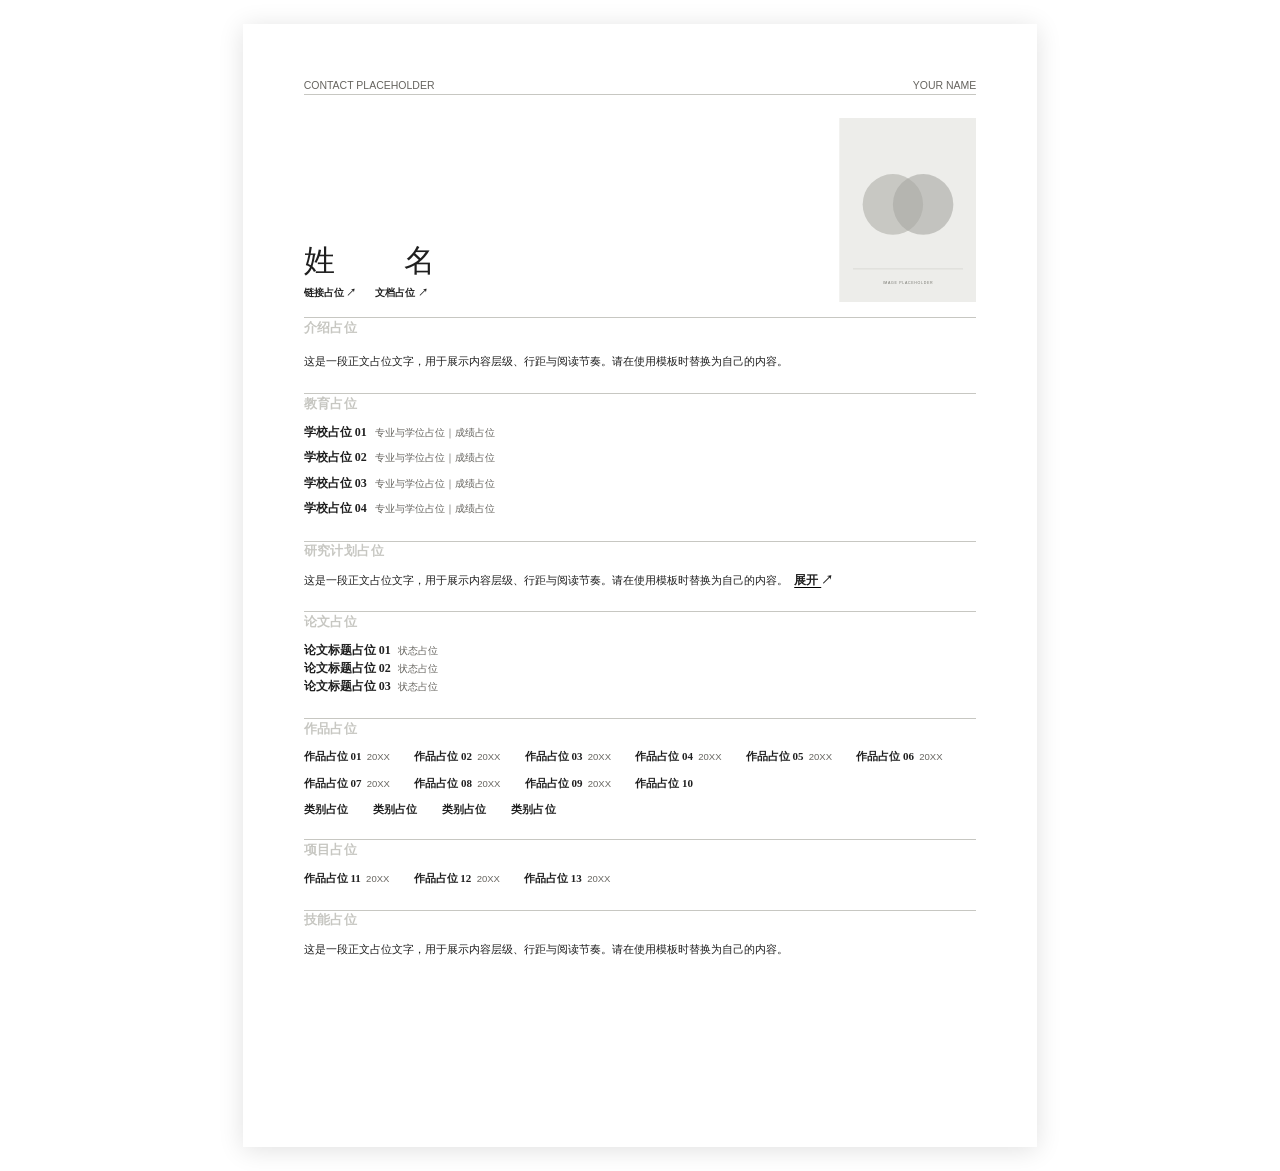
==== commit 99b43ee4: "Sync latest anonymized CV template" ====
--- a/index.html
+++ b/index.html
@@ -58,10 +58,9 @@
               <details class="school-card" data-study-level="master">
                 <summary>
                   <span class="school-card__name">学校占位 01</span>
-                  <span class="school-card__degree">学位占位</span>
+                  <span class="school-card__degree">专业与学位占位｜成绩占位</span>
                 </summary>
                 <div class="school-card__body">
-
                   <section class="course-block" aria-labelledby="sample-courses">
                     <div class="course-table-wrap">
                       <table class="course-table">
@@ -76,76 +75,20 @@
                       </table>
                     </div>
                   </section>
-                  <div class="baike-window">
-                    <header>
-                      <span>页面占位 </span>
-                      <a href="blank.html" target="_blank" rel="noreferrer">页面占位 <span class="text-arrow" aria-hidden="true">↗︎</span></a>
-                    </header>
-                    <div class="baike-window__viewport">
-
-                      <iframe title="内容占位" referrerpolicy="no-referrer" src="blank.html"></iframe>
-                    </div>
-                  </div>
-
-                </div>
-              </details>
-
-              <details class="school-card" data-study-level="master">
-                <summary>
-                  <span class="school-card__name">学校占位 02</span>
-                  <span class="school-card__degree">学位占位</span>
-                </summary>
-                <div class="school-card__body">
-                  <div class="baike-window">
-                    <header>
-                      <span>页面占位 </span>
-                      <a href="blank.html" target="_blank" rel="noreferrer">页面占位 <span class="text-arrow" aria-hidden="true">↗︎</span></a>
-                    </header>
-                    <div class="baike-window__viewport">
-
-                      <iframe title="内容占位" referrerpolicy="no-referrer" src="blank.html"></iframe>
-                    </div>
-                  </div>
-                </div>
-              </details>
-
-              <details class="school-card" data-study-level="bachelor">
-                <summary>
-                  <span class="school-card__name">学校占位 03</span>
-                  <span class="school-card__degree">学位占位</span>
-                </summary>
-                <div class="school-card__body">
-                  <div class="baike-window">
-                    <header>
-                      <span>页面占位 </span>
-                      <a href="blank.html" target="_blank" rel="noreferrer">页面占位 <span class="text-arrow" aria-hidden="true">↗︎</span></a>
-                    </header>
-                    <div class="baike-window__viewport">
-
-                      <iframe title="内容占位" referrerpolicy="no-referrer" src="blank.html"></iframe>
-                    </div>
-                  </div>
-                </div>
-              </details>
-
-              <details class="school-card" data-study-level="bachelor">
-                <summary>
-                  <span class="school-card__name">学校占位 04</span>
-                  <span class="school-card__degree">学位占位</span>
-                </summary>
-                <div class="school-card__body">
-                  <div class="baike-window">
-                    <header>
-                      <span>页面占位 </span>
-                      <a href="blank.html" target="_blank" rel="noreferrer">页面占位 <span class="text-arrow" aria-hidden="true">↗︎</span></a>
-                    </header>
-                    <div class="baike-window__viewport">
-
-                      <iframe title="内容占位" referrerpolicy="no-referrer" src="blank.html"></iframe>
-                    </div>
-                  </div>
-                </div>
-              </details>
+                </div>
+              </details>
+              <div class="school-record">
+                <span class="school-card__name">学校占位 02</span>
+                <span class="school-card__degree">专业与学位占位｜成绩占位</span>
+              </div>
+              <div class="school-record">
+                <span class="school-card__name">学校占位 03</span>
+                <span class="school-card__degree">专业与学位占位｜成绩占位</span>
+              </div>
+              <div class="school-record">
+                <span class="school-card__name">学校占位 04</span>
+                <span class="school-card__degree">专业与学位占位｜成绩占位</span>
+              </div>
             </div>
             </div>
           </section>
@@ -156,7 +99,7 @@
             </header>
             <div class="cv-group__body">
               <div class="paper-card__abstract research-plan__intro">
-                <p class="research-plan__summary">这是一段正文占位文字，用于展示内容层级、行距与阅读节奏。请在使用模板时替换为自己的内容。<button class="paper-fulltext research-plan__expand" type="button" data-paper-src="blank.html" data-paper-title="空白页面" aria-label="内容占位"><span class="text-arrow" aria-hidden="true">↗︎</span></button></p>
+                <p class="research-plan__summary">这是一段正文占位文字，用于展示内容层级、行距与阅读节奏。请在使用模板时替换为自己的内容。<button class="paper-fulltext research-plan__expand" type="button" data-paper-src="blank.html" data-paper-title="空白页面" aria-label="展开研究计划占位内容"><span class="expand-action-label">展开 <span class="text-arrow" aria-hidden="true">↗&#xfe0e;</span></span></button></p>
               </div>
             </div>
           </section>
@@ -173,7 +116,7 @@
                   <p>这是一段正文占位文字，用于展示内容层级、行距与阅读节奏。请在使用模板时替换为自己的内容。<i>这是一段正文占位文字，用于展示内容层级、行距与阅读节奏。请在使用模板时替换为自己的内容。</i>这是一段正文占位文字，用于展示内容层级、行距与阅读节奏。请在使用模板时替换为自己的内容。</p>
                   <p class="abstract-keywords"><b>这是一段正文占位文字，用于展示内容层级、行距与阅读节奏。请在使用模板时替换为自己的内容。</b>这是一段正文占位文字，用于展示内容层级、行距与阅读节奏。请在使用模板时替换为自己的内容。</p>
                   <p class="paper-card__actions">
-                    <button class="paper-fulltext" type="button" data-paper-src="blank.html" data-paper-title="空白页面" aria-label="内容占位"><span class="text-arrow" aria-hidden="true">↗︎</span></button>
+                    <button class="paper-fulltext" type="button" data-paper-src="blank.html" data-paper-title="空白页面" aria-label="展开论文占位内容"><span class="expand-action-label">展开 <span class="text-arrow" aria-hidden="true">↗&#xfe0e;</span></span></button>
                   </p>
                 </div>
               </details>
@@ -185,7 +128,7 @@
                   <p>这是一段正文占位文字，用于展示内容层级、行距与阅读节奏。请在使用模板时替换为自己的内容。</p>
                   <p class="abstract-keywords"><b>这是一段正文占位文字，用于展示内容层级、行距与阅读节奏。请在使用模板时替换为自己的内容。</b>这是一段正文占位文字，用于展示内容层级、行距与阅读节奏。请在使用模板时替换为自己的内容。</p>
                   <p class="paper-card__actions">
-                    <button class="paper-fulltext" type="button" data-paper-src="blank.html" data-paper-title="空白页面" aria-label="内容占位"><span class="text-arrow" aria-hidden="true">↗︎</span></button>
+                    <button class="paper-fulltext" type="button" data-paper-src="blank.html" data-paper-title="空白页面" aria-label="展开论文占位内容"><span class="expand-action-label">展开 <span class="text-arrow" aria-hidden="true">↗&#xfe0e;</span></span></button>
                   </p>
                 </div>
               </details>
@@ -196,7 +139,7 @@
                   <p class="abstract-label">这是一段正文占位文字，用于展示内容层级、行距与阅读节奏。请在使用模板时替换为自己的内容。</p>
                   <p>这是一段正文占位文字，用于展示内容层级、行距与阅读节奏。请在使用模板时替换为自己的内容。</p>
                   <p class="paper-card__actions">
-                    <button class="paper-fulltext" type="button" data-paper-src="blank.html" data-paper-title="空白页面" aria-label="内容占位"><span class="text-arrow" aria-hidden="true">↗︎</span></button>
+                    <button class="paper-fulltext" type="button" data-paper-src="blank.html" data-paper-title="空白页面" aria-label="展开论文占位内容"><span class="expand-action-label">展开 <span class="text-arrow" aria-hidden="true">↗&#xfe0e;</span></span></button>
                   </p>
                 </div>
               </details>
--- a/styles.css
+++ b/styles.css
@@ -1,5 +1,6 @@
 :root {
-  --paper: #f8f8f5;
+  --paper: #ffffff;
+  --page-background: #ffffff;
   --ink: #1F1F1F;
   --muted: #66645f;
   --wash: #f5f5f2;
@@ -28,7 +29,7 @@
 body {
   margin: 0;
   color: var(--ink);
-  background: #e8e8e6;
+  background: var(--page-background);
   font-family: var(--sans);
   font-size: var(--type-body);
   line-height: var(--content-line-height);
@@ -202,22 +203,6 @@
   text-decoration: none;
 }
 
-@media screen and (hover: hover) {
-  .resume-actions a:hover,
-  .resume-actions button:hover,
-  .paper-fulltext:hover {
-    text-decoration-line: underline;
-    text-decoration-thickness: 1px;
-    text-underline-offset: 0.25em;
-  }
-
-  a:hover .text-arrow,
-  button:hover .text-arrow,
-  a:focus-visible .text-arrow,
-  button:focus-visible .text-arrow {
-    text-decoration-line: underline;
-  }
-}
 
 .portrait {
   width: 70%;
@@ -296,25 +281,7 @@
   text-decoration: none;
 }
 
-@media screen and (hover: hover) {
-  :is(.school-card, .paper-card) > summary:hover > :is(span, h3),
-  .cv-group__summary:hover > h2 {
-    text-decoration-line: underline;
-    text-decoration-thickness: 1px;
-    text-underline-offset: 0.25em;
-  }
-}
-
-:is(.school-card, .paper-card, .portfolio-card, .portfolio-subcard, .activity-group) > summary:focus-visible > :is(span, h3),
-.cv-group__summary:focus-visible > h2,
-.paper-fulltext:focus-visible,
-.portfolio-work__title:focus-visible {
-  text-decoration-line: underline;
-  text-decoration-thickness: 1px;
-  text-underline-offset: 0.25em;
-}
-
-/* Keep focus rings for keyboard navigation. Button hover uses shading; plain expanders use underline. */
+/* Keep focus rings for keyboard navigation. */
 summary:focus:not(:focus-visible),
 .portfolio-work__title:focus:not(:focus-visible) {
   outline: none;
@@ -373,123 +340,34 @@
 }
 
 .school-list {
-  display: grid;
-  grid-template-columns: repeat(2, minmax(0, 1fr));
-  column-gap: clamp(16px, 4vw, 8mm);
-  align-items: start;
-}
-
-.education-overview {
-  display: contents;
-}
-
-.education--expanded .school-list {
-  position: sticky;
-  z-index: 8;
-  top: 0;
-  background: transparent;
-}
-
-#education .school-card[open] > summary {
-  position: static;
-  background: transparent;
-}
-
-.school-card {
-  display: contents;
-}
-
-.school-card::details-content {
-  display: contents;
-}
-
-.school-card[data-study-level="master"] > summary {
-  grid-column: 1;
-}
-
-.school-card[data-study-level="bachelor"] > summary {
-  grid-column: 2;
-}
-
-.school-card:nth-child(odd) > summary {
-  grid-row: 1;
-}
-
-.school-card:nth-child(even) > summary {
-  grid-row: 2;
-}
-
-.school-card > .school-card__body,
-.school-card > .collapse-shell,
-.school-stage {
-  grid-column: 1 / -1;
-  grid-row: 3;
-}
-
-.school-stage {
-  min-width: 0;
-  width: 100%;
-  padding-bottom: 3mm;
-}
-
-.school-stage:empty {
-  display: none;
-}
-
-/* Once a school is opened, compact the remaining schools first and present
-   the active school as a full-width heading immediately above its content. */
-.education--expanded .school-card > summary {
-  grid-column: auto;
-  grid-row: auto;
-  order: 0;
-}
-
-.education--expanded .school-card--active > summary {
-  grid-column: 1 / -1;
-  grid-row: auto;
-  order: 1;
-  margin-top: 1mm;
-}
-
-.education--expanded .school-stage {
-  grid-row: auto;
-  order: 2;
-}
-
-.school-card:not([open]) > .school-card__body {
-  display: none;
-}
-
-.school-card:has(> .school-card__body--background-loading)::details-content {
-  content-visibility: visible;
-}
-
-.school-card:not([open]) > .school-card__body--background-loading {
+  display: flex;
+  flex-direction: column;
+  align-items: stretch;
+  gap: 2mm;
+}
+
+.education-overview { display: contents; }
+.school-card, .school-card::details-content { display: contents; }
+#education .school-card > summary { position: static; background: transparent; }
+.school-stage { min-width: 0; width: 100%; }
+.school-stage:empty,
+.school-card:not([open]) > .school-card__body { display: none; }
+
+.school-card > summary,
+.school-record {
   display: block;
-  position: fixed;
-  top: -10000px;
-  left: -10000px;
-  width: var(--school-background-width);
-  visibility: hidden;
-  pointer-events: none;
-}
-
-.school-card > summary {
-  display: grid;
-  width: 100%;
-  max-width: 100%;
-  grid-template-columns: minmax(0, 1fr) max-content;
-  gap: 2.5mm;
-  align-items: baseline;
+  width: 100%;
+  min-width: 0;
   padding: 0;
-  cursor: pointer;
   list-style: none;
 }
+.school-card > summary { cursor: pointer; }
+.school-record { cursor: default; }
 
 .school-card__name,
 .school-card__degree {
   min-width: 0;
-  white-space: nowrap;
+  white-space: normal;
 }
 
 .school-card__name {
@@ -498,16 +376,10 @@
   font-weight: 700;
 }
 
-.school-card--active > summary .school-card__name {
-  font-size: clamp(16px, 2.4vw, 20px);
-  font-weight: 700;
-  line-height: 1.3;
-}
-
 .school-card__degree {
   color: var(--muted);
   font-size: var(--type-meta);
-  justify-self: end;
+  margin-inline-start: 0.6em;
   text-align: left;
   text-decoration: none !important;
 }
@@ -538,137 +410,6 @@
   line-height: var(--content-line-height);
 }
 
-.baike-window {
-  position: static;
-  width: 100%;
-  max-width: 100%;
-  overflow: hidden;
-  border: 1px solid #b9b9b5;
-  background: white;
-}
-
-.baike-window > header {
-  display: flex;
-  justify-content: space-between;
-  align-items: center;
-  padding: 2.5mm 4mm;
-  background: var(--wash);
-  font-size: clamp(8px, 1.05vw, 9px);
-  font-weight: 700;
-  letter-spacing: 0.08em;
-}
-
-.baike-window > header a {
-  font-weight: 500;
-  letter-spacing: 0;
-}
-
-.baike-window__viewport {
-  position: relative;
-  width: 100%;
-  height: clamp(360px, 56vh, 520px);
-  overflow: hidden;
-  background: white;
-}
-
-.baike-window iframe {
-  position: absolute;
-  z-index: 0;
-  top: 0;
-  left: 0;
-  display: block;
-  max-width: none;
-  border: 0;
-  background: white;
-  transform-origin: top left;
-}
-
-.baike-preview {
-  position: absolute;
-  z-index: 2;
-  inset: -12px;
-  background-color: var(--wash);
-  background-image: var(--baike-preview);
-  background-position: center top;
-  background-size: cover;
-  filter: blur(18px) saturate(0.78);
-  opacity: 1;
-  transform: scale(1.045);
-  transform-origin: center;
-  pointer-events: none;
-  transition: opacity 900ms cubic-bezier(0.22, 1, 0.36, 1);
-  will-change: opacity;
-}
-
-.baike-window__viewport.is-preview-released > .baike-preview,
-.baike-window__viewport.is-loaded > .baike-preview {
-  opacity: 0;
-}
-
-.baike-loading {
-  position: absolute;
-  z-index: 3;
-  inset: 0;
-  display: flex;
-  flex-direction: column;
-  align-items: center;
-  justify-content: center;
-  gap: 14px;
-  padding: 24px;
-  color: var(--muted);
-  background: transparent;
-  font-size: 11px;
-  text-align: center;
-  opacity: 0;
-  visibility: hidden;
-  pointer-events: none;
-  transition: opacity 250ms ease, visibility 0s linear 250ms;
-}
-
-.is-loading > .baike-loading,
-.is-loading-error > .baike-loading {
-  opacity: 1;
-  visibility: visible;
-  transition-delay: 0s;
-}
-
-.baike-loading__spinner {
-  width: 24px;
-  height: 24px;
-  border: 1.5px solid #e4e4e0;
-  border-top-color: var(--muted);
-  border-radius: 50%;
-  animation: baike-loading-spin 900ms linear infinite;
-}
-
-.is-preview-released > .baike-loading {
-  inset: auto 10px 10px auto;
-  max-width: calc(100% - 20px);
-  flex-direction: row;
-  gap: 8px;
-  padding: 6px 10px;
-  background: rgba(255, 255, 255, 0.94);
-  font-size: 10px;
-}
-
-.is-preview-released .baike-loading__spinner {
-  width: 12px;
-  height: 12px;
-}
-
-.is-loading-error .baike-loading__spinner {
-  display: none;
-}
-
-.baike-window__viewport:not(.is-loading) .baike-loading__spinner,
-.is-loading-slow .baike-loading__spinner {
-  animation-play-state: paused;
-}
-
-@keyframes baike-loading-spin {
-  to { transform: rotate(360deg); }
-}
-
 .course-block {
   margin: 2mm 0;
   padding: 2mm 3mm;
@@ -746,7 +487,7 @@
   display: contents;
 }
 
-.paper-card:not([open]) > .paper-card__abstract {
+.paper-card:not([open]) > :is(.paper-card__body, .paper-card__abstract) {
   display: none;
 }
 
@@ -796,89 +537,17 @@
 :is(.portfolio-card, .portfolio-subcard) > summary > span,
 .activity-group__summary > h3 {
   display: inline-flex;
-  position: relative;
-  isolation: isolate;
-  overflow: hidden;
   max-width: 100%;
   align-items: baseline;
-  gap: 0.38em;
-  padding: 0.52em 1.42em 0.56em;
+  gap: 0.14em;
+  padding: 0;
   border: 0;
-  border-radius: 6px;
-  background: var(--paper);
-  box-shadow:
-    -0.6px -0.6px 0.8px rgba(255, 255, 255, 0.62),
-    1px 1px 4px rgba(150, 153, 146, 0.17);
-  line-height: 1.18;
+  border-radius: 0;
+  color: var(--ink);
+  background: transparent;
+  box-shadow: none;
+  line-height: 1.3;
   text-decoration: none;
-  transition:
-    box-shadow 220ms ease,
-    color 180ms ease;
-}
-
-:is(.portfolio-card, .portfolio-subcard) > summary > span::before,
-:is(.portfolio-card, .portfolio-subcard) > summary > span::after,
-.activity-group__summary > h3::before,
-.activity-group__summary > h3::after {
-  position: absolute;
-  z-index: -1;
-  inset: 0;
-  border: 0;
-  border-radius: inherit;
-  background: var(--paper);
-  content: "";
-  pointer-events: none;
-}
-
-:is(.portfolio-card, .portfolio-subcard) > summary > span::after,
-.activity-group__summary > h3::after {
-  background: #eeefeb;
-  opacity: 0;
-  transition: opacity 220ms ease;
-}
-
-:is(.portfolio-card, .portfolio-subcard) > summary:hover > span,
-.activity-group__summary:hover > h3,
-:is(.portfolio-card, .portfolio-subcard) > summary:focus-visible > span,
-.activity-group__summary:focus-visible > h3 {
-  box-shadow:
-    -0.6px -0.6px 0.9px rgba(255, 255, 255, 0.7),
-    1.2px 1.2px 4.5px rgba(137, 141, 134, 0.23);
-}
-
-:is(.portfolio-card, .portfolio-subcard) > summary:hover > span::after,
-.activity-group__summary:hover > h3::after,
-:is(.portfolio-card, .portfolio-subcard) > summary:focus-visible > span::after,
-.activity-group__summary:focus-visible > h3::after {
-  opacity: 1;
-}
-
-:is(.portfolio-card, .portfolio-subcard) > summary:focus-visible > span::after,
-.activity-group__summary:focus-visible > h3::after {
-  background: #eeefeb;
-}
-
-:is(.portfolio-card, .portfolio-subcard)[open] > summary > span,
-:is(.portfolio-card, .portfolio-subcard).portfolio-card--active > summary > span,
-:is(.portfolio-card, .portfolio-subcard).portfolio-subcard--active > summary > span,
-.activity-group[open] > .activity-group__summary > h3,
-.activity-group.activity-group--active > .activity-group__summary > h3 {
-  color: var(--ink);
-}
-
-:is(.portfolio-card, .portfolio-subcard)[open] > summary > span::after,
-:is(.portfolio-card, .portfolio-subcard).portfolio-card--active > summary > span::after,
-:is(.portfolio-card, .portfolio-subcard).portfolio-subcard--active > summary > span::after,
-.activity-group[open] > .activity-group__summary > h3::after,
-.activity-group.activity-group--active > .activity-group__summary > h3::after {
-  background: #e8e9e4;
-  opacity: 1;
-}
-
-:is(.portfolio-card, .portfolio-subcard)[open] > summary .portfolio-work__year,
-:is(.portfolio-card, .portfolio-subcard).portfolio-card--active > summary .portfolio-work__year,
-:is(.portfolio-card, .portfolio-subcard).portfolio-subcard--active > summary .portfolio-work__year {
-  color: inherit;
 }
 
 .paper-card > summary > .paper-card__title {
@@ -913,6 +582,21 @@
   padding: 4mm;
   background: var(--wash);
   color: #3d3d3b;
+}
+
+.paper-card__lead {
+  box-sizing: border-box;
+  width: 100%;
+  margin: 0;
+  padding-block: var(--content-line-height);
+  color: var(--ink);
+  font-family: var(--serif);
+  font-size: var(--type-body);
+  line-height: var(--content-line-height);
+}
+
+.paper-card__body > .paper-card__abstract {
+  margin-top: 0;
 }
 
 .paper-card__abstract p {
@@ -1013,9 +697,14 @@
   margin-top: 0;
 }
 
+/* Keep the expanded additional works above the art activities. */
+.portfolio-list:has(> .portfolio-nav > [data-portfolio-tail="true"][open]) > .practice-zone--activities {
+  order: 1;
+}
+
 .portfolio-list {
-  --portfolio-row-gap: clamp(5px, 0.85vw, 2.8mm);
-  --portfolio-column-gap: clamp(3px, 0.55vw, 2mm);
+  --portfolio-column-gap: clamp(6px, 1vw, 3.2mm);
+  --portfolio-row-gap: var(--portfolio-column-gap);
   --portfolio-activity-gap: var(--portfolio-row-gap);
   --portfolio-layout-row-gap: var(--portfolio-row-gap);
   display: flex;
@@ -1042,6 +731,16 @@
 
 .portfolio-subnav {
   gap: var(--portfolio-row-gap) var(--portfolio-column-gap);
+}
+
+/* Keep native details content boxes from adding gaps to the flex rows. */
+#art-practice :is(.portfolio-card, .portfolio-subcard)::details-content {
+  display: contents;
+}
+
+#art-practice .portfolio-nav,
+#art-practice .portfolio-subnav {
+  justify-content: flex-start;
 }
 
 .ongoing-project-list > .portfolio-subnav {
@@ -1077,6 +776,7 @@
 }
 
 :is(.portfolio-card, .portfolio-subcard) > summary .portfolio-work__year {
+  display: inline;
   margin-left: 0.4em;
   color: var(--muted);
   font-family: var(--sans);
@@ -1125,13 +825,6 @@
   cursor: pointer;
 }
 
-.portfolio-work__title:hover,
-.portfolio-work__title:focus-visible {
-  text-decoration: underline;
-  text-decoration-thickness: 1px;
-  text-underline-offset: 0.2em;
-}
-
 .portfolio-work__flight-layer {
   position: fixed;
   z-index: 30;
@@ -1188,8 +881,8 @@
 }
 
 .portfolio-sublist {
-  --portfolio-row-gap: clamp(5px, 0.85vw, 2.8mm);
-  --portfolio-column-gap: clamp(3px, 0.55vw, 2mm);
+  --portfolio-column-gap: clamp(6px, 1vw, 3.2mm);
+  --portfolio-row-gap: var(--portfolio-column-gap);
   display: flex;
   flex-wrap: wrap;
   gap: var(--portfolio-row-gap) var(--portfolio-column-gap);
@@ -1689,24 +1382,6 @@
   background: white;
 }
 
-@media (max-width: 740px) {
-  .school-list {
-    grid-template-columns: minmax(0, 1fr);
-  }
-
-  .school-list > .school-card > summary,
-  .school-list > .school-card > .school-card__body,
-  .school-list > .school-card > .collapse-shell,
-  .school-list > .school-stage {
-    grid-column: 1;
-    grid-row: auto;
-  }
-
-  .school-list > .school-stage {
-    grid-row: 5;
-  }
-}
-
 @media (max-width: 700px) {
   :root {
     --cv-content-padding: 12px;
@@ -1773,7 +1448,6 @@
 
   .school-card > summary {
     width: 100%;
-    grid-template-columns: minmax(0, 1fr) max-content;
     gap: 6px;
     padding: 0;
   }
@@ -1791,8 +1465,8 @@
   }
 
   .portfolio-list {
-    --portfolio-row-gap: 5px;
-    --portfolio-column-gap: 3px;
+    --portfolio-row-gap: 6px;
+    --portfolio-column-gap: var(--portfolio-row-gap);
     --portfolio-layout-row-gap: var(--portfolio-row-gap);
     gap: var(--portfolio-row-gap) var(--portfolio-column-gap);
   }
@@ -1807,7 +1481,7 @@
 
   :is(.portfolio-card, .portfolio-subcard) > summary > span,
   .activity-group__summary > h3 {
-    padding: 0.42em 1.14em 0.46em;
+    padding: 0;
   }
 
   .portfolio-sublist,
@@ -1896,17 +1570,8 @@
     animation: none;
   }
 
-  .baike-loading {
-    transition: none;
-  }
-
-  .baike-preview {
-    transition: none;
-  }
-
-  .baike-loading__spinner {
-    animation: none;
-  }
+
+
 
   .image-viewer[open] {
     animation: none;
@@ -1938,6 +1603,7 @@
   }
 
   :is(.portfolio-card, .portfolio-subcard)[data-work-presentation] > summary,
+  .activity-group[data-work-presentation] > .activity-group__summary,
   .portfolio-work__flight-layer,
   .portfolio-work__flight {
     display: none !important;
@@ -1986,9 +1652,7 @@
   .paper-card__actions,
   .research-plan__expand,
   .image-viewer,
-  .paper-viewer,
-  .baike-window__viewport,
-  .baike-window iframe {
+  .paper-viewer {
     display: none !important;
   }
 
@@ -2014,6 +1678,7 @@
 
   .cv-group__body,
   .school-card__body,
+  .paper-card__body,
   .paper-card__abstract,
   .activity-group__body {
     display: block !important;
@@ -2072,16 +1737,122 @@
     break-inside: avoid;
   }
 
-  .baike-window,
-  .baike-window > header,
+  /* The PDF is a concise CV, not a copy of every interactive disclosure. */
+  #education .school-card > .school-card__body,
+  #art-practice [data-portfolio-tail="true"],
+  #ongoing-projects {
+    display: none !important;
+  }
+
+  /* Present the nine principal works as paired, self-contained print cards. */
+  #art-practice > .cv-group__heading {
+    break-after: avoid-page;
+    page-break-after: avoid;
+  }
+
+  #art-practice .portfolio-nav {
+    display: grid !important;
+    grid-template-columns: repeat(2, minmax(0, 1fr));
+    gap: 7mm 6mm;
+    align-items: start;
+  }
+
+  #art-practice .portfolio-card:not([data-portfolio-tail="true"]) {
+    display: block !important;
+    min-width: 0;
+    break-inside: avoid-page;
+    page-break-inside: avoid;
+  }
+
+  #art-practice .portfolio-work__heading {
+    margin-bottom: 1.5mm;
+    padding: 0;
+    font-size: 13pt;
+    break-after: avoid;
+  }
+
+  #art-practice .portfolio-card__body {
+    padding: 0 0 2mm;
+  }
+
+  #art-practice .portfolio-card__intro {
+    margin-bottom: 2mm;
+  }
+
+  #art-practice .portfolio-card__intro p {
+    margin-bottom: 1mm;
+    font-size: 8pt;
+    line-height: 1.35;
+  }
+
+  #art-practice .portfolio-card__images {
+    break-inside: avoid;
+  }
+
+  #art-practice .portfolio-image-row {
+    break-inside: avoid;
+  }
+
+  #art-practice .portfolio-image-trigger {
+    break-inside: avoid;
+  }
+
+  #art-practice .portfolio-card__images img,
+  #art-practice .portfolio-image-trigger > img {
+    height: auto !important;
+  }
+
+  #art-activities {
+    break-before: page;
+    page-break-before: always;
+  }
+
+  #skills {
+    break-inside: avoid-page;
+    page-break-inside: avoid;
+  }
+
+  #art-activities .activity-group__body {
+    padding-top: 2mm;
+    padding-bottom: 2mm;
+  }
+
+  #art-activities .cv-row {
+    padding-block: 0;
+  }
+
   .course-block,
   .paper-card__abstract {
     print-color-adjust: exact;
     -webkit-print-color-adjust: exact;
   }
 
-  .baike-window {
-    width: 100%;
-  }
-
-}
+
+}
+
+/* A single visual language for all expanders, including keyboard navigation. */
+@media screen {
+  .expandable-control .expandable-label,
+  .expandable-control.expandable-label {
+    text-decoration-line: none;
+    text-decoration-thickness: 1px;
+    text-underline-offset: 0.25em;
+    text-decoration-skip-ink: auto;
+  }
+
+  .expandable-control.is-nearest-expander .expandable-label,
+  .expandable-control.is-nearest-expander.expandable-label {
+    text-decoration-line: underline;
+    text-decoration-color: #000;
+  }
+
+  .expandable-control.is-hovered-expander .expandable-label,
+  .expandable-control.is-hovered-expander.expandable-label,
+  .expandable-control:focus-visible .expandable-label,
+  .expandable-control:focus-visible.expandable-label {
+    text-decoration-line: underline;
+    text-decoration-color: #000;
+  }
+
+
+}
